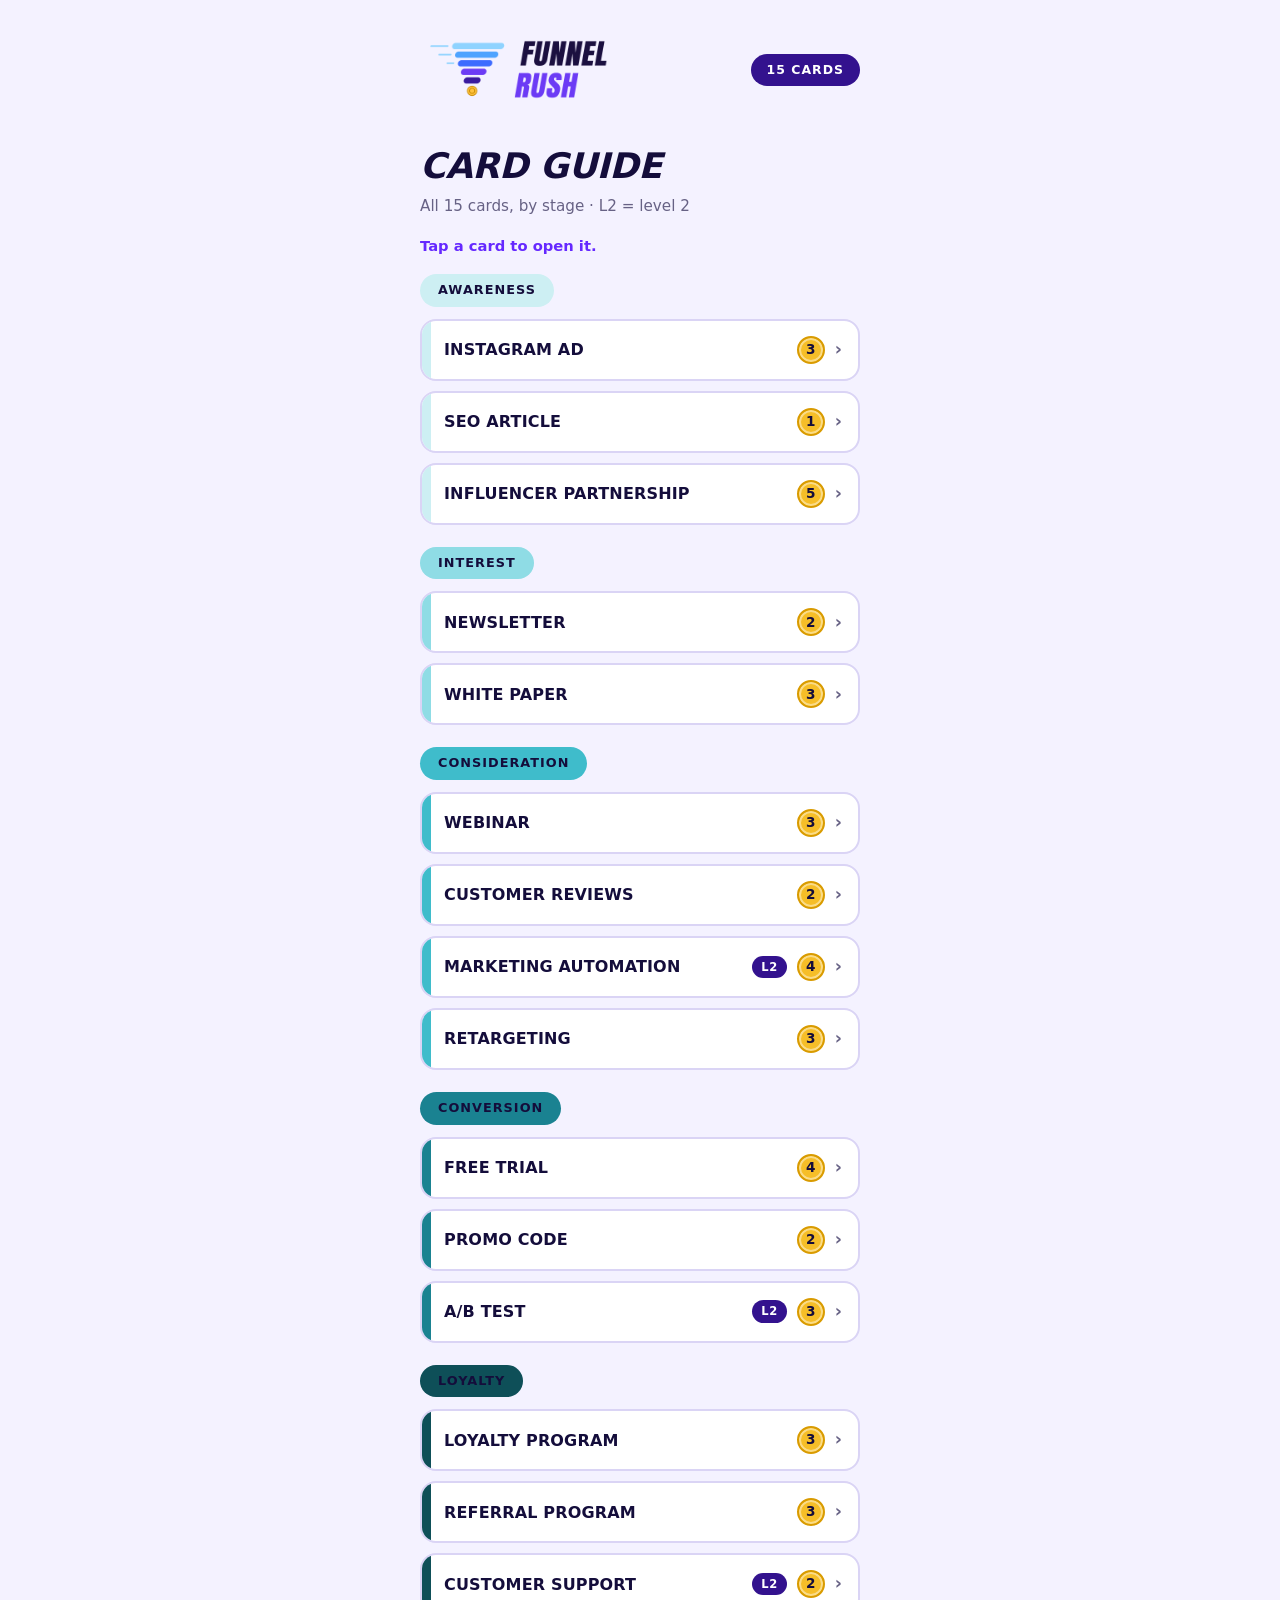
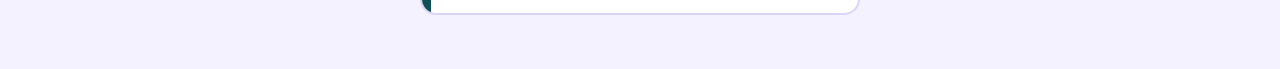
==== guide.html @ 5dcbf8d1 "v3" ====
<!doctype html>
<!-- Declare HTML5 document -->
<html lang="en">
<!-- Set document language to English -->
<head>
  <!-- UTF-8 encoding -->
  <meta charset="utf-8">
  <!-- Responsive mobile viewport -->
  <meta name="viewport" content="width=device-width, initial-scale=1, viewport-fit=cover">
  <!-- Theme color -->
  <meta name="theme-color" content="#f4f2ff">
  <!-- Page title -->
  <title>Funnel Rush — Card Guide</title>
  <!-- Shared stylesheet -->
  <link rel="stylesheet" href="./css/style.css">
  <!-- Card guide module script -->
  <script type="module" src="./js/guide.js"></script>
</head>
<body>
  <!-- Centered mobile-first container -->
  <main class="app-shell">
    <!-- Top header with logo only and card count badge -->
    <header class="top-bar">
      <a href="./index.html" class="brand-logo-only"><img src="./FunnelRush_Logo.png" alt="Funnel Rush"></a>
      <span class="level-badge is-level-2">15 cards</span>
    </header>

    <!-- List view -->
    <section id="guide-list-view">
      <h1 class="screen-title">Card guide</h1>
      <p class="screen-subtitle">All 15 cards, by stage · L2 = level 2</p>
      <p class="guide-tap-hint">Tap a card to open it.</p>
      <!-- Dynamic container for funnel floor groups and card rows -->
      <div id="guide-groups"></div>
    </section>

    <!-- Single card detail view -->
    <section id="guide-detail-view" class="hidden">
      <!-- Back link to return to full list -->
      <button id="btn-back-to-list" type="button" class="back-link-btn">&lsaquo; All cards</button>
      <!-- Dynamic container for selected card details -->
      <div id="guide-detail-content"></div>
      <!-- Button cycling to the next card in the deck -->
      <button id="btn-next-card" type="button" class="cta-btn is-outline">Next card</button>
    </section>
  </main>
</body>
</html>
---- css/style.css ----
/* Define reusable CSS custom properties (design tokens) for colors and border radii */
:root {
  --bg: #f4f2ff; /* Soft lavender main background */
  --surface: #ffffff; /* Pure white card background */
  --surface-soft: #ebe7fb; /* Light violet tint for secondary badges */
  --ink: #140d3b; /* Deep indigo-black for primary text and headings */
  --muted: #676285; /* Muted slate-violet for subtitles and helper text */
  --line: #dad4f5; /* Subtle border color for cards and inputs */
  --primary: #6528ff; /* Electric purple primary brand accent */
  --primary-hover: #5217eb; /* Darker purple on button hover */
  --level2-bg: #33128e; /* Deep violet surface for Level 2 indicators */
  --level2-tint: #9d7dff; /* Soft violet accent inside Level 2 elements */
  --gold: #f6be28; /* Gold coin and event header accent */
  --gold-soft: #fff6d6; /* Warm cream background for event cards */
  --gold-border: #d99b00; /* Gold border accent */
  --danger: #ff4e6a; /* Coral-pink accent for final round and delete modals */
  --radius-lg: 24px; /* Large rounded corners for main cards and modals */
  --radius-md: 18px; /* Medium rounded corners for list items and inputs */
  --radius-pill: 999px; /* Full pill radius for buttons and badges */
}

/* Apply border-box sizing to all elements so padding never inflates widths */
* {
  box-sizing: border-box;
}

/* Base document and body styling */
html, body {
  margin: 0; /* Remove default browser margins */
  padding: 0; /* Remove default browser padding */
  min-height: 100%; /* Ensure full vertical height */
  background: var(--bg); /* Apply lavender background */
  color: var(--ink); /* Apply primary text color */
  font-family: Inter, ui-sans-serif, system-ui, -apple-system, BlinkMacSystemFont, "Segoe UI", Roboto, sans-serif; /* Clean sans-serif stack */
  line-height: 1.45; /* Comfortable reading line spacing */
  -webkit-font-smoothing: antialiased; /* Crisp font rendering on WebKit browsers */
}

/* Inherit typography on buttons and inputs */
button, input {
  font: inherit; /* Match parent font family and size */
  color: inherit; /* Match parent text color */
}

/* Reset default button styles */
button {
  cursor: pointer; /* Show pointer cursor on interactive buttons */
  border: 0; /* Remove default border */
  background: none; /* Remove default background */
}

/* Utility class to hide elements reliably */
.hidden {
  display: none !important; /* Force hide even over other display rules */
}

/* Centered mobile-first container shell */
.app-shell {
  width: 100%; /* Full width on small screens */
  max-width: 480px; /* Constrain width like a mobile app screen */
  min-height: 100dvh; /* Fill dynamic viewport height */
  margin: 0 auto; /* Center horizontally */
  padding: 20px 20px 32px; /* Outer spacing */
  display: flex; /* Flex layout for vertical screen flow */
  flex-direction: column; /* Stack children vertically */
  position: relative; /* Positioning context for child elements */
}

/* Top navigation / status bar */
.top-bar {
  display: flex; /* Place logo and level badge side by side */
  align-items: center; /* Vertically center items */
  justify-content: space-between; /* Push items to opposite edges */
  gap: 12px; /* Minimum spacing between logo and badge */
  margin-bottom: 20px; /* Space below top bar */
}

/* Compact brand logo inside inner headers without duplicate text */
.brand-logo-only {
  display: inline-flex; /* Keep logo aligned cleanly on the left */
  align-items: center; /* Vertically center logo image */
  line-height: 1; /* Avoid extra line-height spacing */
}

/* Logo image size inside inner headers */
.brand-logo-only img {
  height: 100px; /* Default header logo height */
  width: auto; /* Keep natural aspect ratio */
  display: block; /* Prevent inline baseline gap */
}

/* Level pill badge in the header */
.level-badge {
  display: inline-flex; /* Inline flex pill */
  align-items: center; /* Vertically center label */
  justify-content: center; /* Horizontally center label */
  padding: 7px 16px; /* Inner pill padding */
  border-radius: var(--radius-pill); /* Pill shape */
  font-size: 0.78rem; /* Small uppercase label size */
  font-weight: 900; /* Heavy label weight */
  letter-spacing: 0.08em; /* Wide tracking for uppercase badge */
  text-transform: uppercase; /* Force uppercase text */
}

/* Styling for Level 1 badge */
.level-badge.is-level-1 {
  background: var(--surface); /* White background */
  color: var(--primary); /* Purple text */
  border: 2px solid var(--line); /* Soft lavender border */
}

/* Styling for Level 2 badge */
.level-badge.is-level-2 {
  background: var(--level2-bg); /* Deep violet background */
  color: #ffffff; /* White text */
}

/* Small uppercase label above major numbers or sections */
.eyebrow {
  margin: 0; /* Remove default margin */
  font-size: 0.78rem; /* Small uppercase size */
  font-weight: 900; /* Heavy weight */
  letter-spacing: 0.16em; /* Wide tracking */
  text-transform: uppercase; /* Uppercase styling */
  color: var(--primary); /* Default purple accent */
}

/* Red/coral eyebrow styling used on final round */
.eyebrow.is-final {
  color: var(--danger); /* Coral accent */
}

/* Reset top margins on headings and paragraphs */
h1, h2, h3, p {
  margin-top: 0; /* Prevent unexpected top spacing */
}

/* Home screen vertical layout */
.home-screen {
  flex: 1; /* Take available vertical height */
  display: flex; /* Flex column layout */
  flex-direction: column; /* Stack top content and bottom CTA */
  justify-content: space-between; /* Distribute top block and bottom action */
  text-align: center; /* Center-align home content */
  padding-top: 8px; /* Subtle top breathing room */
}

/* Main logo image on the home screen */
.hero-logo {
  max-width: 250px; /* Cap logo width */
  width: 100%; /* Responsive width */
  height: auto; /* Keep aspect ratio */
  margin: 4px auto 14px; /* Center horizontally and space below */
  display: block; /* Block element */
}

/* Main tagline on the home screen */
.hero-title {
  font-size: 1.3rem; /* Prominent tagline size */
  font-weight: 800; /* Bold weight */
  margin-bottom: 6px; /* Space before subtitle */
}

/* Subtitle explaining game format on home screen */
.hero-subtitle {
  color: var(--muted); /* Muted text */
  font-size: 0.9rem; /* Slightly smaller body text */
  margin-bottom: 24px; /* Space before level selector */
}

/* Label above the two level selector cards */
.level-picker-label {
  font-size: 0.78rem; /* Small uppercase label */
  font-weight: 900; /* Heavy weight */
  letter-spacing: 0.14em; /* Wide tracking */
  text-transform: uppercase; /* Uppercase text */
  color: var(--primary); /* Purple accent */
  margin-bottom: 12px; /* Space before cards */
}

/* Two-column grid for Level 1 and Level 2 cards */
.level-grid {
  display: grid; /* CSS grid */
  grid-template-columns: 1fr 1fr; /* Two equal columns */
  gap: 14px; /* Gap between cards */
  margin-bottom: 20px; /* Space below cards */
}

/* Individual level option card */
.level-card {
  position: relative; /* Positioning context */
  text-align: left; /* Left-align text inside card */
  border-radius: var(--radius-lg); /* Rounded card corners */
  padding: 18px 16px; /* Inner card padding */
  background: var(--surface); /* White background */
  border: 2px solid var(--line); /* Default border */
  transition: transform 0.15s ease, border-color 0.15s ease, box-shadow 0.15s ease; /* Smooth state transitions */
}

/* Press feedback on level card */
.level-card:active {
  transform: scale(0.98); /* Subtle press shrink */
}

/* Active selected state for Level 1 card */
.level-card.is-selected {
  border-color: var(--primary); /* Highlight border in purple */
  box-shadow: 0 10px 24px rgba(101, 40, 255, 0.14); /* Soft purple elevation */
}

/* Active selected state for Level 2 card */
.level-card.level-2-card.is-selected {
  background: var(--level2-bg); /* Deep violet fill */
  border-color: var(--level2-bg); /* Matching border */
  color: #ffffff; /* White text */
  box-shadow: 0 12px 28px rgba(51, 18, 142, 0.28); /* Deeper shadow */
}

/* Top row inside level card (big number + radio circle) */
.level-card-top {
  display: flex; /* Horizontal flex row */
  justify-content: space-between; /* Number left, radio right */
  align-items: flex-start; /* Align to top */
  margin-bottom: 18px; /* Space before title */
}

/* Giant italic number inside level card */
.level-num {
  font-size: 3rem; /* Large display number */
  font-weight: 900; /* Extra bold */
  font-style: italic; /* Italic slant */
  line-height: 0.9; /* Tight vertical height */
  color: #93c5fd; /* Light blue for Level 1 */
}

/* Soft purple number for Level 2 card */
.level-card.level-2-card .level-num {
  color: var(--level2-tint); /* Light violet tint */
}

/* Outer circle of the custom radio indicator */
.radio-dot {
  width: 24px; /* Circle width */
  height: 24px; /* Circle height */
  border-radius: 50%; /* Full circle */
  border: 2px solid #c9c2e8; /* Unselected ring color */
  display: grid; /* Center inner dot */
  place-items: center; /* Center both axes */
  background: #ffffff; /* White fill */
}

/* Selected radio ring on Level 1 */
.level-card.is-selected .radio-dot {
  border-color: var(--primary); /* Purple ring */
}

/* Selected radio ring on Level 2 */
.level-card.level-2-card.is-selected .radio-dot {
  border-color: #ffffff; /* White ring */
}

/* Inner dot when Level 1 card is selected */
.level-card.is-selected .radio-dot::after {
  content: ""; /* Required for pseudo-element */
  width: 12px; /* Inner dot diameter */
  height: 12px; /* Inner dot diameter */
  border-radius: 50%; /* Circular dot */
  background: var(--primary); /* Purple inner dot */
}

/* Inner dot when Level 2 card is selected */
.level-card.level-2-card.is-selected .radio-dot::after {
  background: var(--level2-bg); /* Deep violet inner dot on white ring */
}

/* Level card heading */
.level-card-title {
  font-size: 1.05rem; /* Card title size */
  font-weight: 900; /* Heavy weight */
  text-transform: uppercase; /* Uppercase */
  margin-bottom: 4px; /* Small gap below title */
}

/* Level card short description */
.level-card-desc {
  font-size: 0.84rem; /* Small description */
  color: var(--muted); /* Muted text */
  margin: 0; /* No bottom margin */
}

/* Light text for description inside selected Level 2 card */
.level-card.level-2-card.is-selected .level-card-desc {
  color: rgba(255, 255, 255, 0.82); /* Translucent white */
}

/* Primary full-width pill CTA button */
.cta-btn {
  width: 100%; /* Full width */
  padding: 18px 22px; /* Generous touch target */
  border-radius: var(--radius-pill); /* Pill shape */
  font-size: 1rem; /* Button text size */
  font-weight: 900; /* Heavy weight */
  letter-spacing: 0.06em; /* Uppercase tracking */
  text-transform: uppercase; /* Uppercase label */
  background: var(--primary); /* Purple background */
  color: #ffffff; /* White text */
  box-shadow: 0 10px 24px rgba(101, 40, 255, 0.25); /* Soft elevation */
  transition: transform 0.14s ease, background 0.14s ease; /* Smooth feedback */
}

/* Hover state for primary CTA */
.cta-btn:hover {
  background: var(--primary-hover); /* Darker purple */
}

/* Active press state for CTA */
.cta-btn:active {
  transform: scale(0.985); /* Slight press down */
}

/* Gold CTA variant used for final score calculation */
.cta-btn.is-gold {
  background: var(--gold); /* Gold fill */
  color: var(--ink); /* Dark text for contrast */
  box-shadow: 0 10px 24px rgba(246, 190, 40, 0.3); /* Gold shadow */
}

/* Outlined secondary CTA variant */
.cta-btn.is-outline {
  background: #ffffff; /* White fill */
  color: var(--primary); /* Purple text */
  border: 2px solid var(--primary); /* Purple border */
  box-shadow: none; /* Flat outline style */
}

/* Pill button matching bouton cards.png (double card icon + purple CARDS label) */
.cards-pill-btn {
  width: 100%; /* Full width inside mobile container */
  margin-top: 14px; /* Space below preceding block or CTA */
  padding: 12px 20px; /* Pill height matching visual mockup */
  border-radius: var(--radius-pill); /* Full capsule border radius */
  background: var(--surface); /* Crisp white interior fill */
  border: 3px solid #dcd6f7; /* Soft lavender pill border */
  color: var(--primary); /* Electric purple label color */
  font-size: 1.05rem; /* Bold pill label size */
  font-weight: 900; /* Heavy display weight */
  font-style: italic; /* Dynamic italic styling */
  letter-spacing: 0.04em; /* Slight letter spacing */
  text-transform: uppercase; /* Force uppercase CARDS */
  display: inline-flex; /* Align icon and label horizontally */
  align-items: center; /* Vertically center icon and text */
  justify-content: center; /* Center content inside pill */
  gap: 12px; /* Space between card stack icon and CARDS text */
  box-shadow: 0 6px 16px rgba(20, 13, 59, 0.05); /* Subtle elevation */
  transition: transform 0.14s ease, border-color 0.14s ease; /* Smooth feedback */
}

/* Hover feedback on CARDS pill button */
.cards-pill-btn:hover {
  border-color: var(--primary); /* Highlight border in purple on hover */
}

/* Active press feedback on CARDS pill button */
.cards-pill-btn:active {
  transform: scale(0.985); /* Subtle press shrink */
}

/* Double overlapping cards icon inside CARDS pill button */
.cards-icon {
  position: relative; /* Anchor overlapping back and front cards */
  width: 28px; /* Icon bounding width */
  height: 24px; /* Icon bounding height */
  flex-shrink: 0; /* Prevent icon distortion */
}

/* Back blue card of the overlapping pair */
.cards-icon::before {
  content: ""; /* Required for pseudo-element */
  position: absolute; /* Position slightly left and down */
  left: 0; /* Left offset */
  top: 4px; /* Top offset */
  width: 16px; /* Card width */
  height: 18px; /* Card height */
  border-radius: 5px; /* Rounded card corners */
  background: #55a8ff; /* Sky/royal blue card fill */
  border: 2.5px solid var(--ink); /* Dark ink outline */
}

/* Front white card of the overlapping pair */
.cards-icon::after {
  content: ""; /* Required for pseudo-element */
  position: absolute; /* Position overlapping to the right and top */
  right: 0; /* Right offset */
  top: 0; /* Top offset */
  width: 17px; /* Card width */
  height: 19px; /* Card height */
  border-radius: 5px; /* Rounded card corners */
  background: #ffffff; /* White card face */
  border: 2.5px solid var(--ink); /* Dark ink outline */
  box-shadow: inset 0 5px 0 -1px #ffffff, inset 0 8px 0 -1px var(--primary); /* Small purple bar inside front card */
}

/* Subtle helper caption below actions */
.helper-note {
  margin-top: 12px; /* Top spacing */
  font-size: 0.8rem; /* Small caption size */
  color: var(--muted); /* Muted text */
  text-align: center; /* Centered text */
}

/* Large italic screen title used on inner screens */
.screen-title {
  font-size: 2.2rem; /* Bold display size */
  font-weight: 900; /* Extra bold */
  font-style: italic; /* Italic emphasis */
  text-transform: uppercase; /* Uppercase */
  letter-spacing: -0.01em; /* Tight display kerning */
  margin-bottom: 4px; /* Space below heading */
}

/* Subtitle below screen title */
.screen-subtitle {
  color: var(--muted); /* Muted text */
  font-size: 0.95rem; /* Body size */
  margin-bottom: 18px; /* Space below subtitle */
}

/* 3-button switcher for choosing 2, 3, or 4 players */
.count-switcher {
  display: grid; /* Grid layout */
  grid-template-columns: repeat(3, 1fr); /* 3 equal columns */
  gap: 10px; /* Gap between count buttons */
  margin-bottom: 18px; /* Space below switcher */
}

/* Individual player count button */
.count-btn {
  padding: 14px 10px; /* Button padding */
  border-radius: 16px; /* Rounded corners */
  background: var(--surface); /* White background */
  border: 2px solid var(--line); /* Default border */
  font-size: 1.35rem; /* Large number */
  font-weight: 900; /* Heavy weight */
  font-style: italic; /* Italic number */
  color: var(--ink); /* Dark text */
}

/* Selected player count button */
.count-btn.is-active {
  background: var(--primary); /* Purple fill */
  border-color: var(--primary); /* Matching border */
  color: #ffffff; /* White text */
}

/* Stack of player name inputs */
.player-inputs {
  display: flex; /* Vertical stack */
  flex-direction: column; /* Column direction */
  gap: 12px; /* Space between rows */
  margin-bottom: 24px; /* Space before start button */
}

/* Row containing player color swatch and name input */
.player-name-row {
  display: flex; /* Horizontal row */
  align-items: center; /* Vertically center swatch and input */
  gap: 12px; /* Gap between swatch and field */
}

/* Colored token circle representing each player */
.token-swatch {
  width: 26px; /* Circle diameter */
  height: 26px; /* Circle diameter */
  border-radius: 50%; /* Full circle */
  flex-shrink: 0; /* Prevent squishing */
  border: 4px solid var(--ink); /* Dark ring around token color */
}

/* Text input for player name */
.name-input {
  flex: 1; /* Fill remaining row width */
  padding: 14px 16px; /* Comfortable input padding */
  border-radius: 16px; /* Rounded input box */
  background: var(--surface); /* White background */
  border: 2px solid var(--line); /* Default border */
  font-size: 1rem; /* Input text size */
  font-weight: 700; /* Bold name text */
  outline: none; /* Custom focus border used instead */
}

/* Focus state on player name input */
.name-input:focus {
  border-color: var(--primary); /* Highlight border on focus */
}

/* Centered round header block */
.round-hero {
  text-align: center; /* Center round indicator */
  margin-bottom: 18px; /* Space before event card */
}

/* Giant round fraction display (e.g. 1/6, 3/6, 6/6) */
.round-counter {
  font-size: 4.2rem; /* Very large counter */
  font-weight: 900; /* Extra bold */
  font-style: italic; /* Italic styling */
  line-height: 0.95; /* Tight line height */
  margin: 6px 0 14px; /* Vertical spacing */
}

/* 6-segment progress indicator row */
.round-bars {
  display: grid; /* Grid of 6 segments */
  grid-template-columns: repeat(6, 1fr); /* 6 equal bars */
  gap: 8px; /* Gap between segments */
}

/* Single round progress bar segment */
.round-bar {
  height: 7px; /* Thin bar height */
  border-radius: var(--radius-pill); /* Pill ends */
  background: #dcd6f7; /* Inactive segment color */
}

/* Completed/active round segment */
.round-bar.is-done {
  background: var(--primary); /* Purple active bar */
}

/* Final round (6/6) progress bar color */
.round-bar.is-final {
  background: var(--danger); /* Coral bar on last round */
}

/* Dashed placeholder box before drawing the round's event */
.event-placeholder {
  border: 2.5px dashed #9d87f5; /* Dashed purple border */
  border-radius: var(--radius-lg); /* Rounded box */
  background: rgba(255, 255, 255, 0.72); /* Translucent white card */
  padding: 36px 22px; /* Generous inner spacing */
  text-align: center; /* Centered text */
  margin-bottom: 22px; /* Space before action button */
}

/* Question mark badge inside placeholder */
.q-badge {
  width: 56px; /* Badge diameter */
  height: 56px; /* Badge diameter */
  border-radius: 50%; /* Circular badge */
  background: var(--surface-soft); /* Soft purple circle */
  color: var(--primary); /* Purple question mark */
  font-size: 1.6rem; /* Large question mark */
  font-weight: 900; /* Bold weight */
  display: grid; /* Center character */
  place-items: center; /* Center horizontally and vertically */
  margin: 0 auto 14px; /* Center horizontally and space below */
}

/* Drawn event card container */
.event-card-box {
  border-radius: var(--radius-lg); /* Rounded card */
  overflow: hidden; /* Clip header corners cleanly */
  background: var(--gold-soft); /* Soft yellow card body */
  border: 2px solid var(--gold-border); /* Gold border */
  margin-bottom: 22px; /* Space before button */
  box-shadow: 0 10px 24px rgba(217, 155, 0, 0.12); /* Subtle warm shadow */
}

/* Yellow banner header at top of event card */
.event-card-head {
  background: var(--gold); /* Solid gold banner */
  padding: 12px 18px; /* Header padding */
  display: flex; /* Label left, exclamation circle right */
  align-items: center; /* Vertically center */
  justify-content: space-between; /* Spread items */
  font-size: 0.78rem; /* Small banner text */
  font-weight: 900; /* Heavy weight */
  letter-spacing: 0.12em; /* Uppercase tracking */
  text-transform: uppercase; /* Uppercase */
}

/* Dark circular exclamation badge inside event header */
.event-excl {
  width: 24px; /* Circle diameter */
  height: 24px; /* Circle diameter */
  border-radius: 50%; /* Full circle */
  background: var(--ink); /* Dark fill */
  color: #ffffff; /* White exclamation mark */
  display: grid; /* Center symbol */
  place-items: center; /* Center both axes */
  font-size: 0.85rem; /* Symbol size */
}

/* Body area of the event card */
.event-card-body {
  padding: 20px 18px; /* Card body padding */
}

/* Event name heading */
.event-title {
  font-size: 1.55rem; /* Bold event title */
  font-weight: 900; /* Heavy weight */
  font-style: italic; /* Italic emphasis */
  text-transform: uppercase; /* Uppercase */
  margin-bottom: 10px; /* Space before effect */
}

/* Event effect description */
.event-effect {
  font-size: 1rem; /* Readable effect text */
  font-weight: 700; /* Semi-bold/bold */
  margin-bottom: 18px; /* Space before footer note */
}

/* Footer reminder inside event card */
.event-footer-tip {
  border-top: 1px solid rgba(20, 13, 59, 0.14); /* Subtle divider line */
  padding-top: 12px; /* Space above note */
  font-size: 0.84rem; /* Small note size */
  color: var(--muted); /* Muted text */
  margin: 0; /* No bottom margin */
}

/* Player score entry card on Final Scores screen */
.score-card {
  background: var(--surface); /* White card */
  border: 2px solid var(--line); /* Default border */
  border-radius: var(--radius-lg); /* Rounded card */
  padding: 16px; /* Inner padding */
  margin-bottom: 14px; /* Gap between player score cards */
}

/* Highlight card border when validation fails */
.score-card.has-error {
  border-color: var(--danger); /* Coral error border */
}

/* Header row inside score card (player name + optional Mission +5 toggle) */
.score-card-head {
  display: flex; /* Horizontal row */
  align-items: center; /* Vertically center */
  justify-content: space-between; /* Name left, mission toggle right */
  gap: 10px; /* Gap between elements */
  margin-bottom: 12px; /* Space before 2x2 inputs */
}

/* Player name and color dot inside score card */
.player-ident {
  display: flex; /* Horizontal flex */
  align-items: center; /* Center vertically */
  gap: 10px; /* Gap between swatch and name */
  font-size: 1.15rem; /* Player name size */
  font-weight: 900; /* Heavy weight */
  text-transform: uppercase; /* Uppercase name */
}

/* Mission +5 checkbox pill toggle (Level 2 only) */
.mission-toggle {
  display: inline-flex; /* Inline pill */
  align-items: center; /* Center checkbox and text */
  gap: 8px; /* Space between checkbox and label */
  padding: 8px 12px; /* Pill padding */
  border-radius: 12px; /* Rounded pill */
  border: 2px solid var(--line); /* Border */
  background: var(--bg); /* Soft background */
  font-size: 0.76rem; /* Compact label */
  font-weight: 900; /* Heavy weight */
  text-transform: uppercase; /* Uppercase */
  cursor: pointer; /* Pointer cursor */
}

/* Native checkbox inside mission toggle */
.mission-toggle input {
  accent-color: var(--primary); /* Purple checkbox accent */
  width: 16px; /* Checkbox width */
  height: 16px; /* Checkbox height */
}

/* Checked visual state for Mission +5 pill */
.mission-toggle.is-checked {
  background: var(--level2-bg); /* Deep violet fill */
  border-color: var(--level2-bg); /* Matching border */
  color: #ffffff; /* White text */
}

/* 2x2 grid for the 4 numeric inputs per player */
.metrics-grid {
  display: grid; /* Grid layout */
  grid-template-columns: 1fr 1fr; /* Two columns */
  gap: 10px; /* Gap between metric boxes */
}

/* Individual metric input tile */
.metric-box {
  position: relative; /* Context for left accent bar */
  background: #f6f4ff; /* Soft input tile fill */
  border: 2px solid transparent; /* Reserve border space */
  border-radius: 14px; /* Rounded tile */
  padding: 10px 12px 10px 16px; /* Extra left padding for accent bar */
}

/* Left vertical color stripe on metric tile */
.metric-box::before {
  content: ""; /* Required for pseudo-element */
  position: absolute; /* Position on left edge */
  left: 6px; /* Inset from left */
  top: 10px; /* Top inset */
  bottom: 10px; /* Bottom inset */
  width: 4px; /* Thin vertical bar */
  border-radius: 99px; /* Rounded bar ends */
  background: var(--primary); /* Default purple bar */
}

/* Gold accent bar for remaining coins */
.metric-box.is-gold::before {
  background: var(--gold); /* Gold bar */
}

/* Dark accent bar for market tokens */
.metric-box.is-dark::before {
  background: var(--ink); /* Dark bar */
}

/* Focus state when typing inside a metric tile */
.metric-box:focus-within {
  border-color: var(--primary); /* Purple border */
  background: #ffffff; /* Bright white surface */
}

/* Metric tile label */
.metric-box label {
  display: block; /* Block label above number */
  font-size: 0.68rem; /* Small uppercase label */
  font-weight: 800; /* Bold label */
  letter-spacing: 0.08em; /* Tracking */
  text-transform: uppercase; /* Uppercase */
  color: var(--muted); /* Muted color */
  margin-bottom: 2px; /* Small gap before input */
}

/* Numeric input inside metric tile */
.metric-box input {
  width: 100%; /* Full tile width */
  border: 0; /* Borderless inside tile */
  background: transparent; /* Transparent fill */
  font-size: 1.35rem; /* Large numeric display */
  font-weight: 900; /* Heavy numbers */
  outline: none; /* Clean focus */
  padding: 0; /* No extra padding */
}

/* Validation error message text */
.error-text {
  color: var(--danger); /* Coral error color */
  font-size: 0.82rem; /* Small readable error */
  font-weight: 700; /* Bold error text */
  margin-top: 8px; /* Space above message */
}

/* Highlighted winner card on Results screen */
.winner-card {
  background: var(--primary); /* Purple winner card */
  color: #ffffff; /* White text */
  border-radius: var(--radius-lg); /* Rounded card */
  padding: 20px; /* Inner padding */
  display: flex; /* Left info + right coin badge */
  align-items: center; /* Vertically center */
  justify-content: space-between; /* Spread info and score coin */
  gap: 14px; /* Gap between left and right */
  margin-bottom: 14px; /* Space before runners-up */
  box-shadow: 0 14px 30px rgba(101, 40, 255, 0.25); /* Elevation shadow */
}

/* Small "WINNER" label inside winner card */
.winner-eyebrow {
  font-size: 0.72rem; /* Small label */
  font-weight: 900; /* Heavy weight */
  letter-spacing: 0.16em; /* Wide tracking */
  text-transform: uppercase; /* Uppercase */
  opacity: 0.85; /* Subtle contrast */
  margin-bottom: 6px; /* Space below label */
}

/* Winner name row */
.winner-name-row {
  display: flex; /* Color dot + name */
  align-items: center; /* Vertically center */
  gap: 10px; /* Space between dot and name */
  font-size: 1.8rem; /* Large winner name */
  font-weight: 900; /* Extra bold */
  font-style: italic; /* Italic display */
  text-transform: uppercase; /* Uppercase */
  line-height: 1.05; /* Tight line height */
}

/* White-bordered color dot next to winner name */
.winner-dot {
  width: 22px; /* Dot diameter */
  height: 22px; /* Dot diameter */
  border-radius: 50%; /* Full circle */
  border: 3px solid #ffffff; /* White outline */
  flex-shrink: 0; /* Prevent shrinking */
}

/* Conversion rate and bonus summary inside winner card */
.winner-meta {
  font-size: 0.88rem; /* Meta text size */
  margin-top: 8px; /* Space above meta */
  opacity: 0.92; /* Slightly softer white */
}

/* Gold coin medallion displaying total points */
.score-coin {
  width: 88px; /* Coin width */
  height: 88px; /* Coin height */
  border-radius: 50%; /* Circular coin */
  background: var(--gold); /* Gold background */
  color: var(--ink); /* Dark points text */
  border: 4px solid #e0a300; /* Outer gold rim */
  display: flex; /* Stack points and "POINTS" label */
  flex-direction: column; /* Vertical stack */
  align-items: center; /* Center horizontally */
  justify-content: center; /* Center vertically */
  flex-shrink: 0; /* Keep circular shape */
  box-shadow: inset 0 0 0 3px rgba(255, 255, 255, 0.45); /* Inner coin shine */
}

/* Total score number inside coin */
.score-coin strong {
  font-size: 1.85rem; /* Prominent score */
  font-weight: 900; /* Extra bold */
  line-height: 1; /* Tight height */
}

/* "POINTS" caption inside coin */
.score-coin span {
  font-size: 0.65rem; /* Small label */
  font-weight: 900; /* Heavy weight */
  letter-spacing: 0.1em; /* Tracking */
}

/* Secondary ranking row for positions 2, 3, and 4 */
.runner-up-card {
  background: var(--surface); /* White card */
  border: 2px solid var(--line); /* Soft border */
  border-radius: 18px; /* Rounded card */
  padding: 14px 16px; /* Inner padding */
  display: flex; /* Left rank + info, right points */
  align-items: center; /* Vertically center */
  justify-content: space-between; /* Spread left and right */
  gap: 12px; /* Gap */
  margin-bottom: 10px; /* Space between rows */
}

/* Circular position badge (2, 3, 4) */
.rank-badge {
  width: 30px; /* Badge width */
  height: 30px; /* Badge height */
  border-radius: 50%; /* Circle */
  color: #ffffff; /* White rank digit */
  font-weight: 900; /* Bold digit */
  display: grid; /* Center digit */
  place-items: center; /* Center both axes */
  flex-shrink: 0; /* Keep circle */
}

/* Runner-up player name */
.runner-title {
  font-weight: 900; /* Bold name */
  text-transform: uppercase; /* Uppercase */
  font-size: 1rem; /* Name size */
}

/* Runner-up breakdown subtitle */
.runner-sub {
  font-size: 0.8rem; /* Small breakdown text */
  color: var(--muted); /* Muted text */
}

/* Runner-up total points label */
.runner-pts {
  font-size: 1.2rem; /* Points size */
  font-weight: 900; /* Heavy weight */
  font-style: italic; /* Italic styling */
  color: var(--primary); /* Purple score */
  white-space: nowrap; /* Prevent line wrap */
}

/* Footer note explaining the +3 best conversion rate bonus */
.bonus-legend {
  display: flex; /* Coin + text */
  align-items: center; /* Center vertically */
  gap: 10px; /* Gap between coin and text */
  font-size: 0.85rem; /* Small text */
  color: var(--muted); /* Muted color */
  margin: 14px 0 22px; /* Vertical spacing */
}

/* Small gold coin icon next to bonus note */
.mini-coin {
  width: 24px; /* Diameter */
  height: 24px; /* Diameter */
  border-radius: 50%; /* Circle */
  background: var(--gold); /* Gold fill */
  border: 2px solid var(--gold-border); /* Gold rim */
  flex-shrink: 0; /* Keep circular */
}

/* Full-screen translucent overlay for confirmation dialogs */
.modal-backdrop {
  position: fixed; /* Cover viewport */
  inset: 0; /* Top/right/bottom/left 0 */
  background: rgba(20, 13, 59, 0.58); /* Dimmed indigo backdrop */
  display: grid; /* Center modal card */
  place-items: center; /* Center both axes */
  padding: 20px; /* Screen edge padding */
  z-index: 40; /* Above regular content */
}

/* Centered dialog box inside modal backdrop */
.modal-card {
  width: 100%; /* Full width up to max-width */
  max-width: 380px; /* Dialog width */
  background: var(--surface); /* White modal surface */
  border-radius: var(--radius-lg); /* Rounded dialog */
  padding: 26px 22px 22px; /* Inner spacing */
  text-align: center; /* Centered dialog text */
  box-shadow: 0 20px 44px rgba(20, 13, 59, 0.25); /* Modal elevation */
}

/* Circular icon at top of modal */
.modal-icon {
  width: 56px; /* Circle width */
  height: 56px; /* Circle height */
  border-radius: 50%; /* Full circle */
  margin: 0 auto 14px; /* Center and space below */
  display: grid; /* Center glyph */
  place-items: center; /* Center both axes */
  font-size: 1.5rem; /* Icon size */
  font-weight: 900; /* Bold glyph */
  color: #ffffff; /* White icon */
}

/* Purple icon variant for round confirmation */
.modal-icon.is-purple {
  background: var(--primary); /* Purple fill */
}

/* Coral icon variant for delete/reset confirmation */
.modal-icon.is-danger {
  background: var(--danger); /* Coral fill */
}

/* Modal title heading */
.modal-title {
  font-size: 1.45rem; /* Bold modal title */
  font-weight: 900; /* Heavy weight */
  font-style: italic; /* Italic emphasis */
  text-transform: uppercase; /* Uppercase */
  margin-bottom: 8px; /* Space before description */
}

/* Modal description paragraph */
.modal-desc {
  color: var(--muted); /* Muted text */
  font-size: 0.92rem; /* Body size */
  margin-bottom: 20px; /* Space before buttons */
}

/* Two-button action row inside modal */
.modal-actions {
  display: grid; /* Two equal buttons */
  grid-template-columns: 1fr 1fr; /* Two columns */
  gap: 12px; /* Gap between Cancel and Confirm */
}

/* Base modal action button */
.modal-btn {
  padding: 14px 12px; /* Button padding */
  border-radius: var(--radius-pill); /* Pill shape */
  font-size: 0.85rem; /* Compact button label */
  font-weight: 900; /* Heavy weight */
  text-transform: uppercase; /* Uppercase */
  letter-spacing: 0.05em; /* Tracking */
}

/* Cancel button styling */
.modal-btn.cancel {
  background: #ffffff; /* White fill */
  border: 2px solid var(--ink); /* Dark outline */
  color: var(--ink); /* Dark text */
}

/* Purple confirm button for advancing round */
.modal-btn.confirm-purple {
  background: var(--primary); /* Purple fill */
  color: #ffffff; /* White text */
}

/* Coral confirm button for erasing game */
.modal-btn.confirm-danger {
  background: var(--danger); /* Coral fill */
  color: #ffffff; /* White text */
}

/* Guide intro prompt text */
.guide-tap-hint {
  color: var(--primary); /* Purple hint text matching mockup */
  font-size: 0.92rem; /* Readable size */
  font-weight: 600; /* Medium-bold */
  margin-bottom: 18px; /* Space before first floor group */
}

/* Section wrapper for each funnel stage in the guide list */
.floor-group {
  margin-bottom: 22px; /* Space between funnel stages */
}

/* Colored pill header for each funnel stage */
.floor-header-pill {
  display: inline-block; /* Pill sizing to text */
  padding: 7px 18px; /* Pill padding */
  border-radius: var(--radius-pill); /* Pill shape */
  font-size: 0.8rem; /* Uppercase badge size */
  font-weight: 900; /* Heavy weight */
  letter-spacing: 0.08em; /* Tracking */
  text-transform: uppercase; /* Uppercase */
  margin-bottom: 12px; /* Space before cards list */
}

/* Stack of compact card rows inside a floor */
.floor-cards-stack {
  display: flex; /* Vertical stack */
  flex-direction: column; /* Column layout */
  gap: 10px; /* Gap between card list rows */
}

/* Clickable card row in the Card Guide list */
.card-row-btn {
  position: relative; /* Positioning context for left colored bar */
  width: 100%; /* Full width */
  display: flex; /* Title left, optional L2 pill + coin + chevron right */
  align-items: center; /* Vertically center */
  justify-content: space-between; /* Spread left and right groups */
  gap: 10px; /* Gap between groups */
  background: var(--surface); /* White row card */
  border: 2px solid var(--line); /* Soft border */
  border-radius: 16px; /* Rounded row */
  padding: 15px 16px 15px 22px; /* Extra left padding for colored bar */
  text-align: left; /* Left-align card name */
  overflow: hidden; /* Clip left colored bar cleanly */
  transition: transform 0.12s ease, border-color 0.12s ease; /* Smooth feedback */
}

/* Left colored strip on each card row matching the funnel stage */
.card-row-btn::before {
  content: ""; /* Required for pseudo-element */
  position: absolute; /* Pin to left side */
  left: 0; /* Flush left */
  top: 0; /* Flush top */
  bottom: 0; /* Flush bottom */
  width: 9px; /* Stripe width */
  background: var(--row-floor-color, var(--primary)); /* Stage color passed via inline CSS var */
}

/* Hover feedback on guide list row */
.card-row-btn:hover {
  border-color: var(--primary); /* Purple border on hover */
}

/* Press state on guide list row */
.card-row-btn:active {
  transform: scale(0.99); /* Subtle press */
}

/* Card name inside list row */
.card-row-title {
  font-size: 1rem; /* Card title size */
  font-weight: 900; /* Heavy weight */
  text-transform: uppercase; /* Uppercase matching mockup */
  letter-spacing: 0.01em; /* Slight tracking */
}

/* Right cluster inside card row (L2 badge, gold cost circle, chevron) */
.card-row-meta {
  display: inline-flex; /* Horizontal cluster */
  align-items: center; /* Vertically center */
  gap: 10px; /* Spacing between elements */
  flex-shrink: 0; /* Prevent squishing */
}

/* Small "L2" pill inside guide list row */
.l2-mini-pill {
  background: var(--level2-bg); /* Deep violet fill */
  color: #ffffff; /* White text */
  font-size: 0.72rem; /* Compact pill font */
  font-weight: 900; /* Heavy weight */
  padding: 3px 9px; /* Pill padding */
  border-radius: var(--radius-pill); /* Pill shape */
  letter-spacing: 0.05em; /* Tracking */
}

/* Gold coin circle showing card cost in the list row */
.coin-cost-circle {
  width: 28px; /* Coin diameter */
  height: 28px; /* Coin diameter */
  border-radius: 50%; /* Circle */
  background: var(--gold); /* Gold fill */
  border: 2px solid var(--gold-border); /* Gold rim */
  color: var(--ink); /* Dark cost digit */
  font-size: 0.85rem; /* Cost number size */
  font-weight: 900; /* Bold number */
  display: grid; /* Center digit */
  place-items: center; /* Center both axes */
  box-shadow: inset 0 0 0 2px rgba(255, 255, 255, 0.45); /* Inner shine */
}

/* Right chevron arrow in card row */
.row-chevron {
  color: var(--muted); /* Muted arrow */
  font-size: 1.1rem; /* Arrow size */
  font-weight: 800; /* Bold arrow */
  line-height: 1; /* Compact line height */
}

/* Back link ("< All cards") at top of single card detail view */
.back-link-btn {
  display: inline-flex; /* Arrow + label */
  align-items: center; /* Vertically center */
  gap: 6px; /* Small space */
  color: var(--primary); /* Purple text */
  font-size: 0.92rem; /* Readable link size */
  font-weight: 700; /* Semi-bold/bold */
  margin-bottom: 14px; /* Space below link */
  padding: 4px 0; /* Touch area */
}

/* Detail card container */
.detail-card {
  position: relative; /* Positioning context for top colored strip */
  background: var(--surface); /* White card */
  border: 2px solid var(--line); /* Soft border */
  border-radius: var(--radius-lg); /* Rounded card */
  padding: 22px 20px 24px; /* Generous inner padding */
  margin-top: 10px; /* Space below stage pill */
  margin-bottom: 22px; /* Space before Next Card button */
  overflow: hidden; /* Clip top colored strip cleanly */
  box-shadow: 0 12px 28px rgba(20, 13, 59, 0.06); /* Soft elevation */
}

/* Top colored band along top edge of detail card */
.detail-card::before {
  content: ""; /* Required for pseudo-element */
  position: absolute; /* Pin to top */
  left: 0; /* Left edge */
  right: 0; /* Right edge */
  top: 0; /* Top edge */
  height: 12px; /* Band height */
  background: var(--detail-floor-color, var(--primary)); /* Stage color */
}

/* Top header inside detail card (title + large gold coin) */
.detail-card-head {
  display: flex; /* Title left, large coin right */
  align-items: flex-start; /* Align top */
  justify-content: space-between; /* Spread title and coin */
  gap: 14px; /* Gap */
  margin-top: 6px; /* Below top band */
  margin-bottom: 18px; /* Space before first section */
}

/* Large uppercase italic card title in detail view */
.detail-card-title {
  font-size: 1.85rem; /* Prominent card name */
  font-weight: 900; /* Extra bold */
  font-style: italic; /* Italic display */
  text-transform: uppercase; /* Uppercase */
  line-height: 1.05; /* Tight line height */
  margin: 0; /* Remove default margin */
}

/* Large gold coin displaying card cost on detail card */
.detail-coin {
  width: 58px; /* Large coin width */
  height: 58px; /* Large coin height */
  border-radius: 50%; /* Circle */
  background: var(--gold); /* Gold fill */
  border: 3px solid var(--gold-border); /* Gold rim */
  color: var(--ink); /* Dark cost text */
  font-size: 1.5rem; /* Large cost digit */
  font-weight: 900; /* Extra bold */
  display: grid; /* Center digit */
  place-items: center; /* Center both axes */
  flex-shrink: 0; /* Keep circular */
  box-shadow: inset 0 0 0 3px rgba(255, 255, 255, 0.45); /* Inner coin detail */
}

/* Section block inside detail card (EFFECT, WHAT IS IT?, EXAMPLE) */
.detail-section {
  padding-top: 14px; /* Space above text */
  margin-top: 14px; /* Space below divider */
  border-top: 1px solid var(--line); /* Divider line between sections */
}

/* First section doesn't need top divider */
.detail-section:first-of-type {
  border-top: 0; /* No top border */
  padding-top: 0; /* No top padding */
  margin-top: 0; /* No top margin */
}

/* Uppercase purple section heading inside detail card */
.detail-label {
  font-size: 0.75rem; /* Small label */
  font-weight: 900; /* Heavy weight */
  letter-spacing: 0.14em; /* Wide tracking */
  text-transform: uppercase; /* Uppercase */
  color: var(--primary); /* Purple label */
  margin-bottom: 6px; /* Small gap before body text */
}

/* Effect text inside detail card */
.detail-effect {
  font-size: 1.05rem; /* Clear effect text */
  font-weight: 800; /* Bold weight */
  margin: 0; /* Clean margin */
}

/* Definition text inside detail card */
.detail-definition {
  font-size: 0.96rem; /* Comfortable reading size */
  font-weight: 500; /* Medium weight */
  margin: 0; /* Clean margin */
}

/* Example text inside detail card */
.detail-example {
  font-size: 0.92rem; /* Slightly softer size */
  color: var(--muted); /* Muted text */
  margin: 0; /* Clean margin */
}
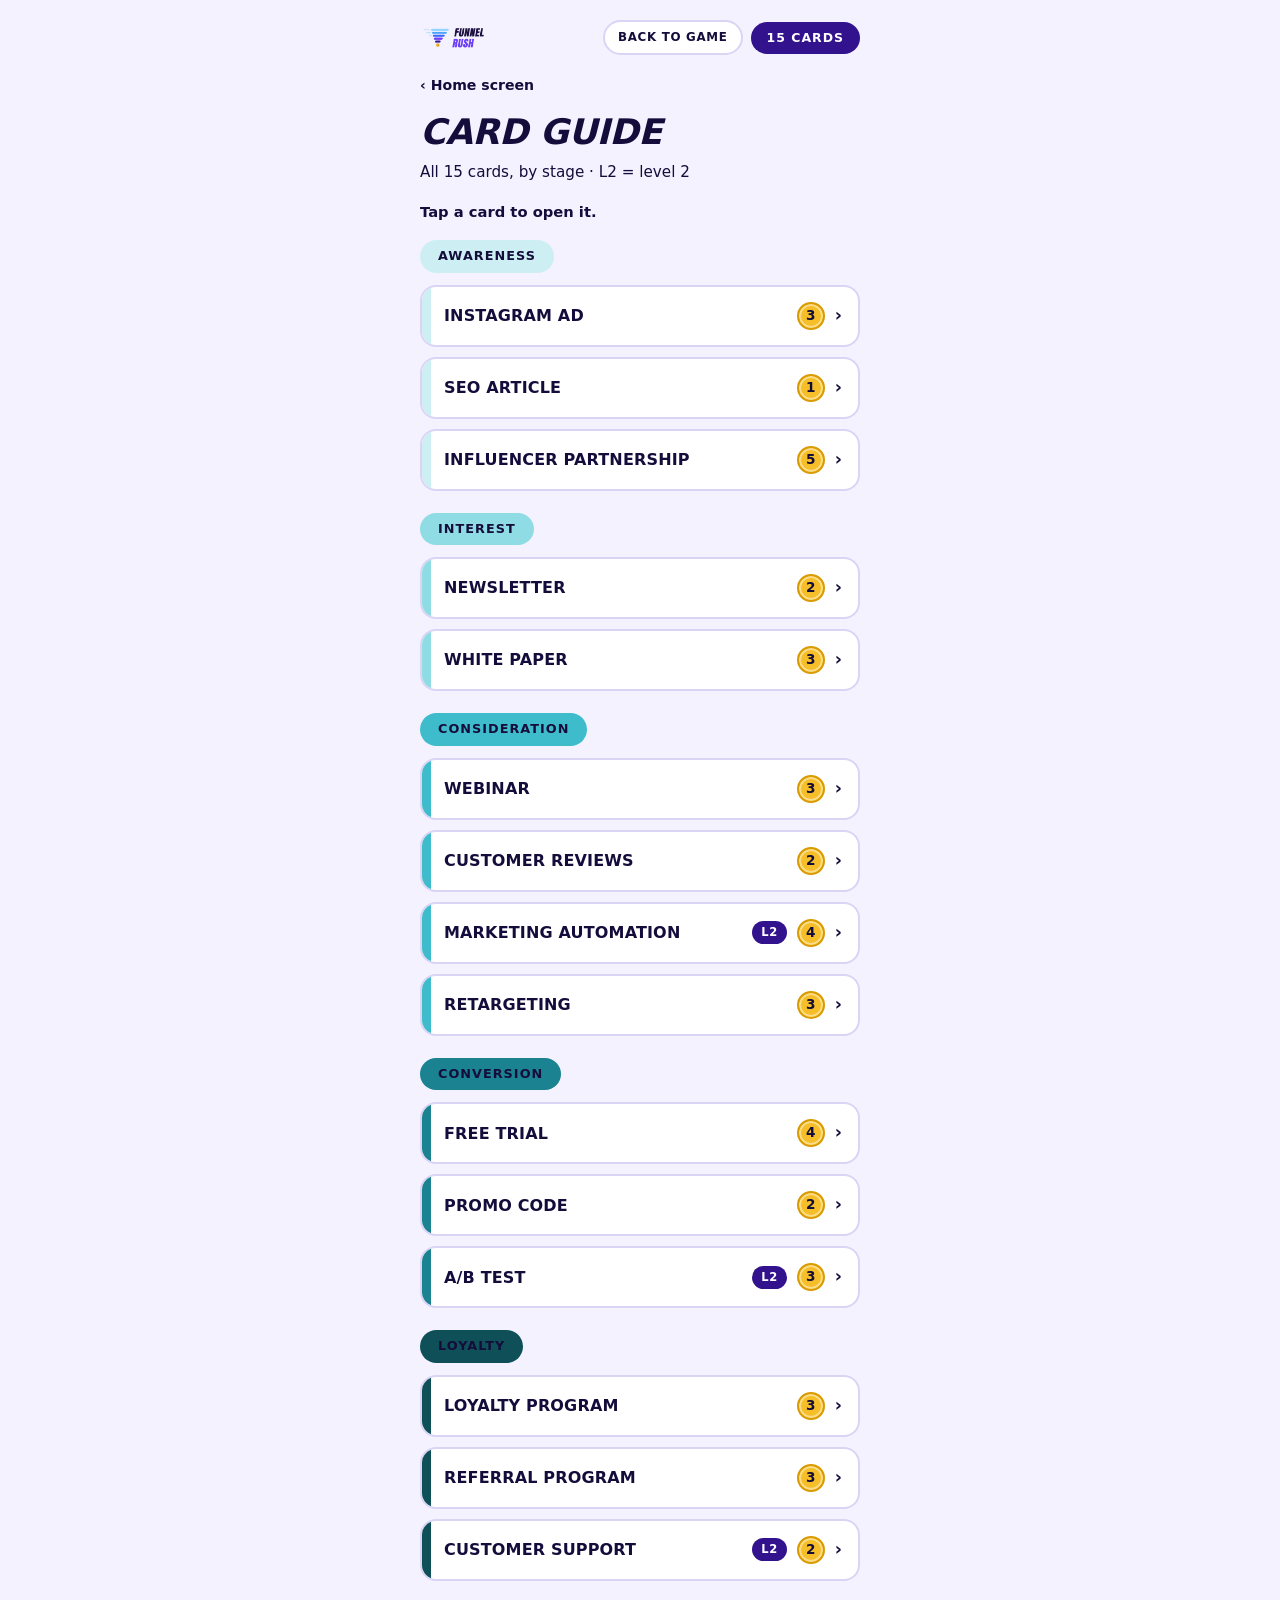
==== commit 30ad99e5: "changements" ====
--- a/guide.html
+++ b/guide.html
@@ -16,14 +16,21 @@
   <!-- Card guide module script -->
   <script type="module" src="./js/guide.js"></script>
 </head>
-<body>
+<body class="guide-page">
   <!-- Centered mobile-first container -->
   <main class="app-shell">
-    <!-- Top header with logo only and card count badge -->
+    <!-- Top header with logo, return-to-game button above 15 CARDS badge, and 15 CARDS badge -->
     <header class="top-bar">
       <a href="./index.html" class="brand-logo-only"><img src="./FunnelRush_Logo.png" alt="Funnel Rush"></a>
-      <span class="level-badge is-level-2">15 cards</span>
+      <div class="header-actions">
+        <!-- Return to active game button placed right above the 15 CARDS badge -->
+        <a href="./index.html" id="btn-return-game" class="return-game-btn">Back to game</a>
+        <span class="level-badge is-level-2">15 CARDS</span>
+      </div>
     </header>
+
+    <!-- Link allowing direct return to the home screen -->
+    <a href="./index.html" class="guide-home-link">&lsaquo; Home screen</a>
 
     <!-- List view -->
     <section id="guide-list-view">
--- a/css/style.css
+++ b/css/style.css
@@ -8,6 +8,7 @@
   --line: #dad4f5; /* Subtle border color for cards and inputs */
   --primary: #6528ff; /* Electric purple primary brand accent */
   --primary-hover: #5217eb; /* Darker purple on button hover */
+  --blue-selected: #1d6ff2; /* Vivid blue when Level 1 is selected */
   --level2-bg: #33128e; /* Deep violet surface for Level 2 indicators */
   --level2-tint: #9d7dff; /* Soft violet accent inside Level 2 elements */
   --gold: #f6be28; /* Gold coin and event header accent */
@@ -49,6 +50,12 @@
   background: none; /* Remove default background */
 }
 
+/* Keep links clean when styled as buttons or nav actions */
+a {
+  color: inherit; /* Inherit text color */
+  text-decoration: none; /* Remove underline by default */
+}
+
 /* Utility class to hide elements reliably */
 .hidden {
   display: none !important; /* Force hide even over other display rules */
@@ -68,11 +75,42 @@
 
 /* Top navigation / status bar */
 .top-bar {
-  display: flex; /* Place logo and level badge side by side */
+  display: flex; /* Place logo and right actions side by side */
   align-items: center; /* Vertically center items */
   justify-content: space-between; /* Push items to opposite edges */
-  gap: 12px; /* Minimum spacing between logo and badge */
+  gap: 10px; /* Minimum spacing between items */
   margin-bottom: 20px; /* Space below top bar */
+}
+
+/* Right cluster inside header (e.g. Back to game + 15 CARDS badge) */
+.header-actions {
+  display: inline-flex; /* Align buttons/badges horizontally */
+  align-items: center; /* Vertically center items */
+  gap: 8px; /* Space between action and badge */
+  flex-shrink: 0; /* Prevent wrapping/squishing */
+}
+
+/* Compact button to return to an active game from the card guide */
+.return-game-btn {
+  display: inline-flex; /* Inline pill button */
+  align-items: center; /* Vertically center label */
+  justify-content: center; /* Center label */
+  padding: 7px 13px; /* Compact pill padding */
+  border-radius: var(--radius-pill); /* Pill shape */
+  background: var(--surface); /* White background */
+  color: var(--ink); /* Black/ink text */
+  border: 2px solid var(--line); /* Soft border */
+  font-size: 0.74rem; /* Compact uppercase font */
+  font-weight: 900; /* Heavy weight */
+  letter-spacing: 0.06em; /* Slight letter spacing */
+  text-transform: uppercase; /* Uppercase */
+  white-space: nowrap; /* Keep on one line */
+}
+
+/* Hover state for return-to-game button */
+.return-game-btn:hover {
+  border-color: var(--primary); /* Highlight border */
+  color: var(--primary); /* Purple text on hover */
 }
 
 /* Compact brand logo inside inner headers without duplicate text */
@@ -84,7 +122,7 @@
 
 /* Logo image size inside inner headers */
 .brand-logo-only img {
-  height: 100px; /* Default header logo height */
+  height: 34px; /* Default header logo height */
   width: auto; /* Keep natural aspect ratio */
   display: block; /* Prevent inline baseline gap */
 }
@@ -100,12 +138,13 @@
   font-weight: 900; /* Heavy label weight */
   letter-spacing: 0.08em; /* Wide tracking for uppercase badge */
   text-transform: uppercase; /* Force uppercase text */
+  white-space: nowrap; /* Prevent badge text wrap */
 }
 
 /* Styling for Level 1 badge */
 .level-badge.is-level-1 {
   background: var(--surface); /* White background */
-  color: var(--primary); /* Purple text */
+  color: var(--blue-selected); /* Blue text */
   border: 2px solid var(--line); /* Soft lavender border */
 }
 
@@ -178,37 +217,46 @@
   margin-bottom: 12px; /* Space before cards */
 }
 
-/* Two-column grid for Level 1 and Level 2 cards */
+/* Two-column grid for round Level 1 and Level 2 selectors */
 .level-grid {
   display: grid; /* CSS grid */
-  grid-template-columns: 1fr 1fr; /* Two equal columns */
-  gap: 14px; /* Gap between cards */
-  margin-bottom: 20px; /* Space below cards */
-}
-
-/* Individual level option card */
+  grid-template-columns: repeat(2, minmax(0, 156px)); /* Two balanced circular level columns */
+  justify-content: center; /* Center the pair on the home screen */
+  gap: 16px; /* Gap between round level buttons */
+  margin-bottom: 20px; /* Space below level selectors */
+}
+
+/* Round level selector button */
 .level-card {
   position: relative; /* Positioning context */
-  text-align: left; /* Left-align text inside card */
-  border-radius: var(--radius-lg); /* Rounded card corners */
-  padding: 18px 16px; /* Inner card padding */
+  width: 100%; /* Fill grid cell */
+  aspect-ratio: 1 / 1; /* Keep round/circular shape */
+  border-radius: 50%; /* Full circle */
+  text-align: center; /* Center content inside circle */
+  padding: 16px 14px; /* Inner circular padding */
   background: var(--surface); /* White background */
-  border: 2px solid var(--line); /* Default border */
-  transition: transform 0.15s ease, border-color 0.15s ease, box-shadow 0.15s ease; /* Smooth state transitions */
-}
-
-/* Press feedback on level card */
+  border: 2.5px solid var(--line); /* Default border */
+  display: flex; /* Flex column inside circle */
+  flex-direction: column; /* Stack number, title, description */
+  align-items: center; /* Center horizontally */
+  justify-content: center; /* Center vertically */
+  transition: transform 0.15s ease, border-color 0.15s ease, background 0.15s ease, box-shadow 0.15s ease; /* Smooth transitions */
+}
+
+/* Press feedback on level button */
 .level-card:active {
-  transform: scale(0.98); /* Subtle press shrink */
-}
-
-/* Active selected state for Level 1 card */
-.level-card.is-selected {
-  border-color: var(--primary); /* Highlight border in purple */
-  box-shadow: 0 10px 24px rgba(101, 40, 255, 0.14); /* Soft purple elevation */
-}
-
-/* Active selected state for Level 2 card */
+  transform: scale(0.97); /* Subtle press shrink */
+}
+
+/* Blue selected state for Level 1 round button */
+.level-card[data-level="1"].is-selected {
+  background: var(--blue-selected); /* Blue fill when Level 1 is selected */
+  border-color: var(--blue-selected); /* Matching blue border */
+  color: #ffffff; /* White text for contrast */
+  box-shadow: 0 12px 26px rgba(29, 111, 242, 0.28); /* Blue elevation */
+}
+
+/* Active selected state for Level 2 round button */
 .level-card.level-2-card.is-selected {
   background: var(--level2-bg); /* Deep violet fill */
   border-color: var(--level2-bg); /* Matching border */
@@ -216,32 +264,38 @@
   box-shadow: 0 12px 28px rgba(51, 18, 142, 0.28); /* Deeper shadow */
 }
 
-/* Top row inside level card (big number + radio circle) */
+/* Top row inside round level selector */
 .level-card-top {
-  display: flex; /* Horizontal flex row */
-  justify-content: space-between; /* Number left, radio right */
-  align-items: flex-start; /* Align to top */
-  margin-bottom: 18px; /* Space before title */
-}
-
-/* Giant italic number inside level card */
+  display: flex; /* Align number and radio dot */
+  justify-content: center; /* Center horizontally inside circle */
+  align-items: center; /* Align vertically */
+  gap: 8px; /* Space between big digit and dot */
+  margin-bottom: 4px; /* Tight spacing above title */
+}
+
+/* Giant italic number inside level selector */
 .level-num {
-  font-size: 3rem; /* Large display number */
+  font-size: 2.35rem; /* Bold display digit inside circle */
   font-weight: 900; /* Extra bold */
   font-style: italic; /* Italic slant */
-  line-height: 0.9; /* Tight vertical height */
-  color: #93c5fd; /* Light blue for Level 1 */
-}
-
-/* Soft purple number for Level 2 card */
+  line-height: 0.95; /* Tight vertical height */
+  color: var(--blue-selected); /* Blue for Level 1 */
+}
+
+/* Soft purple number for Level 2 selector */
 .level-card.level-2-card .level-num {
   color: var(--level2-tint); /* Light violet tint */
 }
 
+/* White digit when Level 1 or Level 2 is selected */
+.level-card.is-selected .level-num {
+  color: #ffffff; /* White digit on filled circle */
+}
+
 /* Outer circle of the custom radio indicator */
 .radio-dot {
-  width: 24px; /* Circle width */
-  height: 24px; /* Circle height */
+  width: 18px; /* Compact radio circle inside round selector */
+  height: 18px; /* Compact radio circle */
   border-radius: 50%; /* Full circle */
   border: 2px solid #c9c2e8; /* Unselected ring color */
   display: grid; /* Center inner dot */
@@ -250,8 +304,8 @@
 }
 
 /* Selected radio ring on Level 1 */
-.level-card.is-selected .radio-dot {
-  border-color: var(--primary); /* Purple ring */
+.level-card[data-level="1"].is-selected .radio-dot {
+  border-color: #ffffff; /* White ring on blue fill */
 }
 
 /* Selected radio ring on Level 2 */
@@ -259,38 +313,43 @@
   border-color: #ffffff; /* White ring */
 }
 
-/* Inner dot when Level 1 card is selected */
-.level-card.is-selected .radio-dot::after {
+/* Inner dot when Level 1 is selected */
+.level-card[data-level="1"].is-selected .radio-dot::after {
   content: ""; /* Required for pseudo-element */
-  width: 12px; /* Inner dot diameter */
-  height: 12px; /* Inner dot diameter */
+  width: 8px; /* Inner dot diameter */
+  height: 8px; /* Inner dot diameter */
   border-radius: 50%; /* Circular dot */
-  background: var(--primary); /* Purple inner dot */
+  background: var(--blue-selected); /* Blue inner dot */
 }
 
 /* Inner dot when Level 2 card is selected */
 .level-card.level-2-card.is-selected .radio-dot::after {
+  content: ""; /* Required for pseudo-element */
+  width: 8px; /* Inner dot diameter */
+  height: 8px; /* Inner dot diameter */
+  border-radius: 50%; /* Circular dot */
   background: var(--level2-bg); /* Deep violet inner dot on white ring */
 }
 
-/* Level card heading */
+/* Level selector heading */
 .level-card-title {
-  font-size: 1.05rem; /* Card title size */
-  font-weight: 900; /* Heavy weight */
-  text-transform: uppercase; /* Uppercase */
-  margin-bottom: 4px; /* Small gap below title */
-}
-
-/* Level card short description */
+  font-size: 0.92rem; /* Compact title inside circle */
+  font-weight: 900; /* Heavy weight */
+  text-transform: uppercase; /* Uppercase */
+  margin-bottom: 2px; /* Small gap below title */
+}
+
+/* Level selector short description */
 .level-card-desc {
-  font-size: 0.84rem; /* Small description */
+  font-size: 0.72rem; /* Compact description inside circle */
+  line-height: 1.25; /* Tight line height */
   color: var(--muted); /* Muted text */
   margin: 0; /* No bottom margin */
 }
 
-/* Light text for description inside selected Level 2 card */
-.level-card.level-2-card.is-selected .level-card-desc {
-  color: rgba(255, 255, 255, 0.82); /* Translucent white */
+/* Light text for description inside selected Level 1 or Level 2 */
+.level-card.is-selected .level-card-desc {
+  color: rgba(255, 255, 255, 0.9); /* Crisp light text on selected circle */
 }
 
 /* Primary full-width pill CTA button */
@@ -727,7 +786,7 @@
   background: #ffffff; /* Bright white surface */
 }
 
-/* Metric tile label */
+/* Metric tile label with "coin" placed on its own line */
 .metric-box label {
   display: block; /* Block label above number */
   font-size: 0.68rem; /* Small uppercase label */
@@ -736,6 +795,13 @@
   text-transform: uppercase; /* Uppercase */
   color: var(--muted); /* Muted color */
   margin-bottom: 2px; /* Small gap before input */
+}
+
+/* Force "coin" part onto its own line inside metric labels */
+.coin-line {
+  display: block; /* New line for "coin" */
+  font-size: 0.65rem; /* Crisp secondary line size */
+  letter-spacing: 0.08em; /* Consistent label tracking */
 }
 
 /* Numeric input inside metric tile */
@@ -757,16 +823,16 @@
   margin-top: 8px; /* Space above message */
 }
 
-/* Highlighted winner card on Results screen */
+/* Highlighted winner card on Results screen with points aligned to the right of name */
 .winner-card {
   background: var(--primary); /* Purple winner card */
   color: #ffffff; /* White text */
   border-radius: var(--radius-lg); /* Rounded card */
-  padding: 20px; /* Inner padding */
-  display: flex; /* Left info + right coin badge */
+  padding: 18px 20px; /* Inner padding */
+  display: flex; /* Left winner name + right score coin */
   align-items: center; /* Vertically center */
-  justify-content: space-between; /* Spread info and score coin */
-  gap: 14px; /* Gap between left and right */
+  justify-content: space-between; /* Place points on the right of winner info */
+  gap: 12px; /* Gap between name and points coin */
   margin-bottom: 14px; /* Space before runners-up */
   box-shadow: 0 14px 30px rgba(101, 40, 255, 0.25); /* Elevation shadow */
 }
@@ -785,8 +851,8 @@
 .winner-name-row {
   display: flex; /* Color dot + name */
   align-items: center; /* Vertically center */
-  gap: 10px; /* Space between dot and name */
-  font-size: 1.8rem; /* Large winner name */
+  gap: 8px; /* Space between dot and name */
+  font-size: 1.55rem; /* Winner name size fitting alongside points */
   font-weight: 900; /* Extra bold */
   font-style: italic; /* Italic display */
   text-transform: uppercase; /* Uppercase */
@@ -795,8 +861,8 @@
 
 /* White-bordered color dot next to winner name */
 .winner-dot {
-  width: 22px; /* Dot diameter */
-  height: 22px; /* Dot diameter */
+  width: 20px; /* Dot diameter */
+  height: 20px; /* Dot diameter */
   border-radius: 50%; /* Full circle */
   border: 3px solid #ffffff; /* White outline */
   flex-shrink: 0; /* Prevent shrinking */
@@ -804,15 +870,15 @@
 
 /* Conversion rate and bonus summary inside winner card */
 .winner-meta {
-  font-size: 0.88rem; /* Meta text size */
+  font-size: 0.84rem; /* Meta text size */
   margin-top: 8px; /* Space above meta */
   opacity: 0.92; /* Slightly softer white */
 }
 
-/* Gold coin medallion displaying total points */
+/* Gold coin medallion displaying total points on the right of winner name */
 .score-coin {
-  width: 88px; /* Coin width */
-  height: 88px; /* Coin height */
+  width: 78px; /* Coin width */
+  height: 78px; /* Coin height */
   border-radius: 50%; /* Circular coin */
   background: var(--gold); /* Gold background */
   color: var(--ink); /* Dark points text */
@@ -827,14 +893,14 @@
 
 /* Total score number inside coin */
 .score-coin strong {
-  font-size: 1.85rem; /* Prominent score */
+  font-size: 1.7rem; /* Prominent score */
   font-weight: 900; /* Extra bold */
   line-height: 1; /* Tight height */
 }
 
 /* "POINTS" caption inside coin */
 .score-coin span {
-  font-size: 0.65rem; /* Small label */
+  font-size: 0.62rem; /* Small label */
   font-weight: 900; /* Heavy weight */
   letter-spacing: 0.1em; /* Tracking */
 }
@@ -1003,9 +1069,36 @@
   color: #ffffff; /* White text */
 }
 
+/* Guide page text styling in crisp black/ink */
+.guide-page,
+.guide-page .screen-title,
+.guide-page .screen-subtitle,
+.guide-page .guide-tap-hint,
+.guide-page .card-row-title,
+.guide-page .row-chevron,
+.guide-page .back-link-btn,
+.guide-page .detail-card-title,
+.guide-page .detail-label,
+.guide-page .detail-effect,
+.guide-page .detail-definition,
+.guide-page .detail-example {
+  color: var(--ink); /* Force black/ink text across card guide */
+}
+
+/* Guide home return link bar */
+.guide-home-link {
+  display: inline-flex; /* Align icon/arrow and label */
+  align-items: center; /* Vertically center */
+  gap: 6px; /* Small gap */
+  font-size: 0.88rem; /* Readable link size */
+  font-weight: 800; /* Bold link */
+  color: var(--ink); /* Black/ink text */
+  margin-bottom: 10px; /* Space above main title */
+}
+
 /* Guide intro prompt text */
 .guide-tap-hint {
-  color: var(--primary); /* Purple hint text matching mockup */
+  color: var(--ink); /* Black/ink hint text */
   font-size: 0.92rem; /* Readable size */
   font-weight: 600; /* Medium-bold */
   margin-bottom: 18px; /* Space before first floor group */
@@ -1117,7 +1210,7 @@
 
 /* Right chevron arrow in card row */
 .row-chevron {
-  color: var(--muted); /* Muted arrow */
+  color: var(--ink); /* Black/ink arrow */
   font-size: 1.1rem; /* Arrow size */
   font-weight: 800; /* Bold arrow */
   line-height: 1; /* Compact line height */
@@ -1128,7 +1221,7 @@
   display: inline-flex; /* Arrow + label */
   align-items: center; /* Vertically center */
   gap: 6px; /* Small space */
-  color: var(--primary); /* Purple text */
+  color: var(--ink); /* Black/ink text */
   font-size: 0.92rem; /* Readable link size */
   font-weight: 700; /* Semi-bold/bold */
   margin-bottom: 14px; /* Space below link */
@@ -1209,13 +1302,13 @@
   margin-top: 0; /* No top margin */
 }
 
-/* Uppercase purple section heading inside detail card */
+/* Uppercase section heading inside detail card */
 .detail-label {
   font-size: 0.75rem; /* Small label */
   font-weight: 900; /* Heavy weight */
   letter-spacing: 0.14em; /* Wide tracking */
   text-transform: uppercase; /* Uppercase */
-  color: var(--primary); /* Purple label */
+  color: var(--ink); /* Black/ink label */
   margin-bottom: 6px; /* Small gap before body text */
 }
 
@@ -1236,6 +1329,18 @@
 /* Example text inside detail card */
 .detail-example {
   font-size: 0.92rem; /* Slightly softer size */
-  color: var(--muted); /* Muted text */
+  color: var(--ink); /* Black/ink example text */
   margin: 0; /* Clean margin */
+}
+
+/* Phone-sized screens: keep header logo at 56px and round level circles sized neatly */
+@media (max-width: 480px) {
+  .brand-logo-only img {
+    height: 56px; /* Prominent mobile header logo height */
+  }
+
+  .level-grid {
+    grid-template-columns: repeat(2, minmax(0, 142px)); /* Fit two round selectors comfortably on narrow phones */
+    gap: 12px; /* Slightly tighter gap on small screens */
+  }
 }
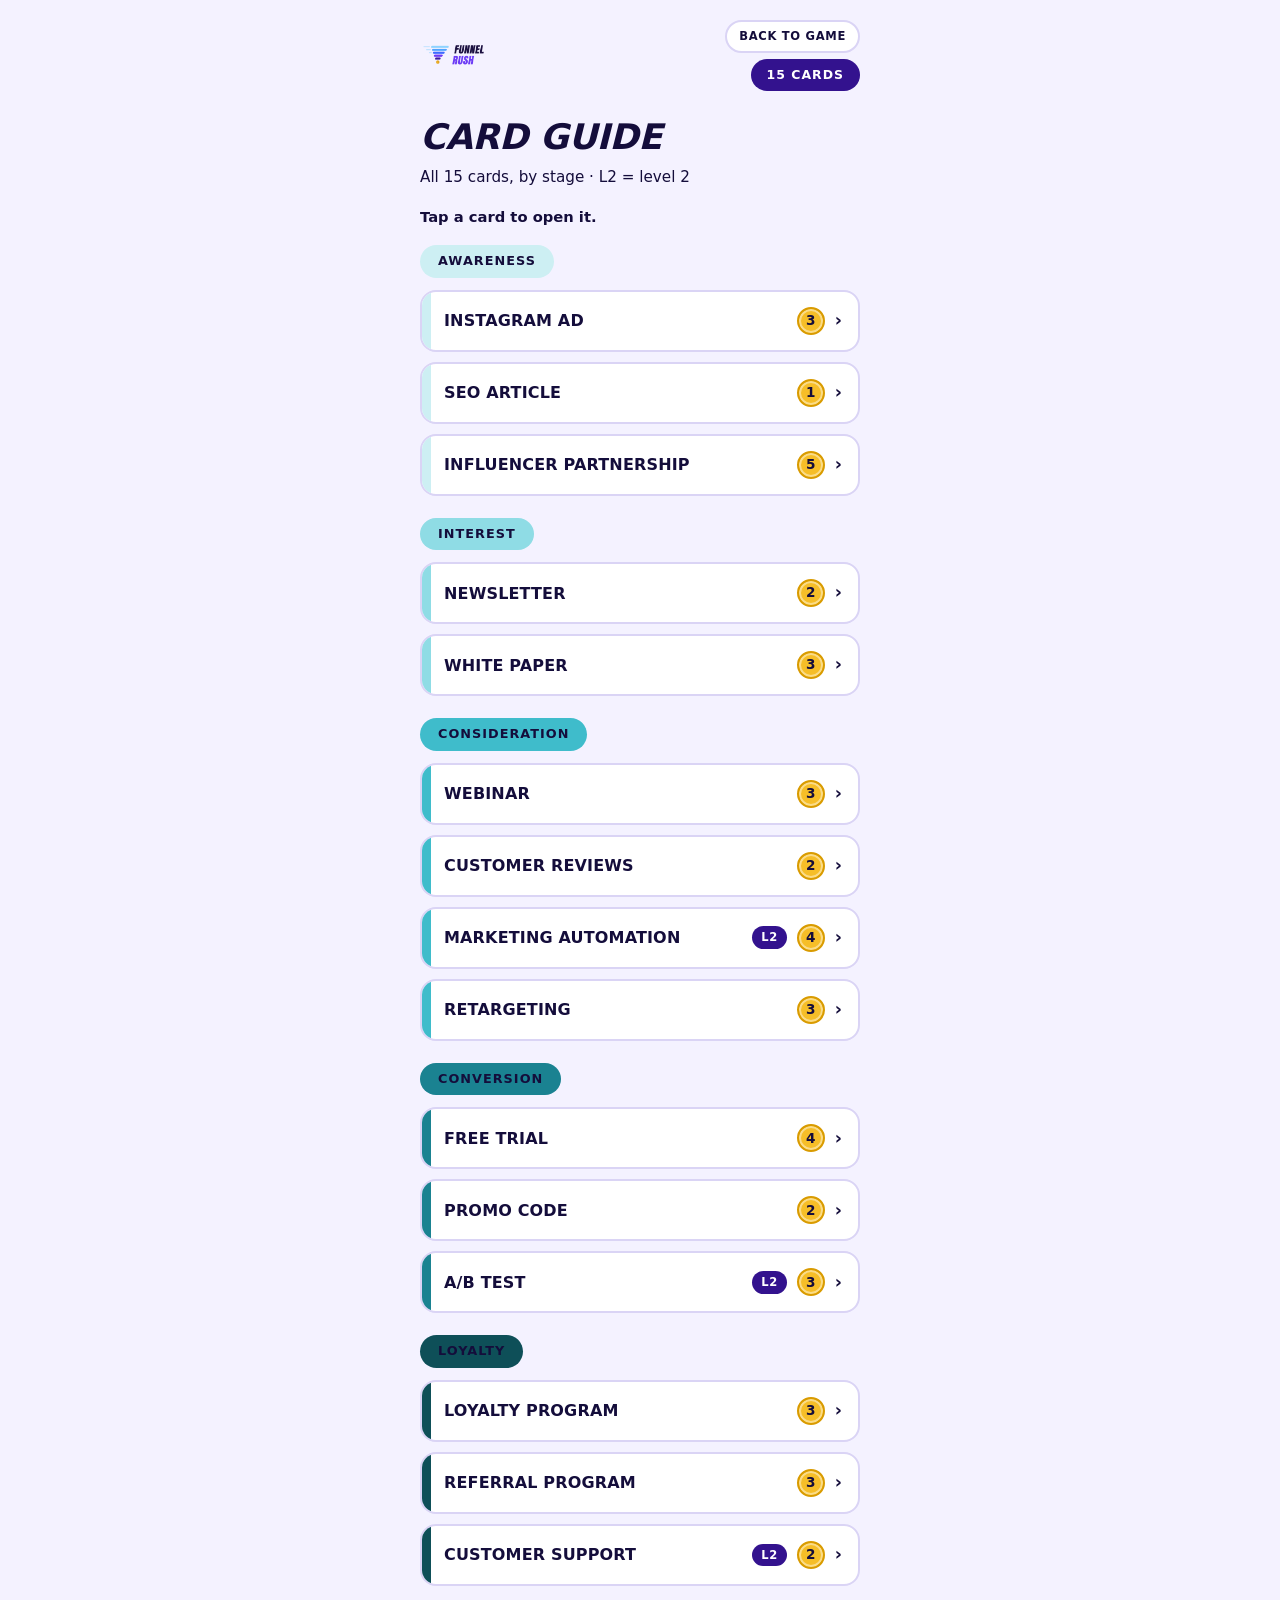
==== commit 30bff655: "changements retourr" ====
--- a/guide.html
+++ b/guide.html
@@ -29,9 +29,6 @@
       </div>
     </header>
 
-    <!-- Link allowing direct return to the home screen -->
-    <a href="./index.html" class="guide-home-link">&lsaquo; Home screen</a>
-
     <!-- List view -->
     <section id="guide-list-view">
       <h1 class="screen-title">Card guide</h1>
--- a/css/style.css
+++ b/css/style.css
@@ -48,6 +48,8 @@
   cursor: pointer; /* Show pointer cursor on interactive buttons */
   border: 0; /* Remove default border */
   background: none; /* Remove default background */
+  position: relative; /* Keep button stacking clean */
+  z-index: 2; /* Ensure buttons sit above decorative pseudo-elements */
 }
 
 /* Keep links clean when styled as buttons or nav actions */
@@ -82,11 +84,12 @@
   margin-bottom: 20px; /* Space below top bar */
 }
 
-/* Right cluster inside header (e.g. Back to game + 15 CARDS badge) */
+/* Right cluster inside header (Back to game above 15 CARDS badge) */
 .header-actions {
-  display: inline-flex; /* Align buttons/badges horizontally */
-  align-items: center; /* Vertically center items */
-  gap: 8px; /* Space between action and badge */
+  display: inline-flex; /* Align items cleanly */
+  flex-direction: column; /* Stack Back to game right above 15 CARDS badge */
+  align-items: flex-end; /* Align neatly to the right edge */
+  gap: 6px; /* Space between button and badge */
   flex-shrink: 0; /* Prevent wrapping/squishing */
 }
 
@@ -95,12 +98,12 @@
   display: inline-flex; /* Inline pill button */
   align-items: center; /* Vertically center label */
   justify-content: center; /* Center label */
-  padding: 7px 13px; /* Compact pill padding */
+  padding: 6px 12px; /* Compact pill padding */
   border-radius: var(--radius-pill); /* Pill shape */
   background: var(--surface); /* White background */
   color: var(--ink); /* Black/ink text */
   border: 2px solid var(--line); /* Soft border */
-  font-size: 0.74rem; /* Compact uppercase font */
+  font-size: 0.72rem; /* Compact uppercase font */
   font-weight: 900; /* Heavy weight */
   letter-spacing: 0.06em; /* Slight letter spacing */
   text-transform: uppercase; /* Uppercase */
@@ -217,46 +220,39 @@
   margin-bottom: 12px; /* Space before cards */
 }
 
-/* Two-column grid for round Level 1 and Level 2 selectors */
+/* Two-column grid for Level 1 and Level 2 cards (classic card shape) */
 .level-grid {
   display: grid; /* CSS grid */
-  grid-template-columns: repeat(2, minmax(0, 156px)); /* Two balanced circular level columns */
-  justify-content: center; /* Center the pair on the home screen */
-  gap: 16px; /* Gap between round level buttons */
-  margin-bottom: 20px; /* Space below level selectors */
-}
-
-/* Round level selector button */
+  grid-template-columns: 1fr 1fr; /* Two equal columns */
+  gap: 14px; /* Gap between cards */
+  margin-bottom: 20px; /* Space below cards */
+}
+
+/* Individual level option card */
 .level-card {
   position: relative; /* Positioning context */
-  width: 100%; /* Fill grid cell */
-  aspect-ratio: 1 / 1; /* Keep round/circular shape */
-  border-radius: 50%; /* Full circle */
-  text-align: center; /* Center content inside circle */
-  padding: 16px 14px; /* Inner circular padding */
+  text-align: left; /* Left-align text inside card */
+  border-radius: var(--radius-lg); /* Rounded card corners */
+  padding: 18px 16px; /* Inner card padding */
   background: var(--surface); /* White background */
-  border: 2.5px solid var(--line); /* Default border */
-  display: flex; /* Flex column inside circle */
-  flex-direction: column; /* Stack number, title, description */
-  align-items: center; /* Center horizontally */
-  justify-content: center; /* Center vertically */
-  transition: transform 0.15s ease, border-color 0.15s ease, background 0.15s ease, box-shadow 0.15s ease; /* Smooth transitions */
-}
-
-/* Press feedback on level button */
+  border: 2px solid var(--line); /* Default border */
+  transition: transform 0.15s ease, border-color 0.15s ease, background 0.15s ease, box-shadow 0.15s ease; /* Smooth state transitions */
+}
+
+/* Press feedback on level card */
 .level-card:active {
-  transform: scale(0.97); /* Subtle press shrink */
-}
-
-/* Blue selected state for Level 1 round button */
+  transform: scale(0.98); /* Subtle press shrink */
+}
+
+/* Blue selected state for Level 1 card */
 .level-card[data-level="1"].is-selected {
   background: var(--blue-selected); /* Blue fill when Level 1 is selected */
   border-color: var(--blue-selected); /* Matching blue border */
-  color: #ffffff; /* White text for contrast */
-  box-shadow: 0 12px 26px rgba(29, 111, 242, 0.28); /* Blue elevation */
-}
-
-/* Active selected state for Level 2 round button */
+  color: #ffffff; /* White text */
+  box-shadow: 0 10px 24px rgba(29, 111, 242, 0.25); /* Blue elevation */
+}
+
+/* Active selected state for Level 2 card */
 .level-card.level-2-card.is-selected {
   background: var(--level2-bg); /* Deep violet fill */
   border-color: var(--level2-bg); /* Matching border */
@@ -264,38 +260,37 @@
   box-shadow: 0 12px 28px rgba(51, 18, 142, 0.28); /* Deeper shadow */
 }
 
-/* Top row inside round level selector */
+/* Top row inside level card (big number + radio circle) */
 .level-card-top {
-  display: flex; /* Align number and radio dot */
-  justify-content: center; /* Center horizontally inside circle */
-  align-items: center; /* Align vertically */
-  gap: 8px; /* Space between big digit and dot */
-  margin-bottom: 4px; /* Tight spacing above title */
-}
-
-/* Giant italic number inside level selector */
+  display: flex; /* Horizontal flex row */
+  justify-content: space-between; /* Number left, radio right */
+  align-items: flex-start; /* Align to top */
+  margin-bottom: 18px; /* Space before title */
+}
+
+/* Giant italic number inside level card */
 .level-num {
-  font-size: 2.35rem; /* Bold display digit inside circle */
+  font-size: 3rem; /* Large display number */
   font-weight: 900; /* Extra bold */
   font-style: italic; /* Italic slant */
-  line-height: 0.95; /* Tight vertical height */
+  line-height: 0.9; /* Tight vertical height */
   color: var(--blue-selected); /* Blue for Level 1 */
 }
 
-/* Soft purple number for Level 2 selector */
+/* Soft purple number for Level 2 card */
 .level-card.level-2-card .level-num {
   color: var(--level2-tint); /* Light violet tint */
 }
 
-/* White digit when Level 1 or Level 2 is selected */
+/* White digit when selected */
 .level-card.is-selected .level-num {
-  color: #ffffff; /* White digit on filled circle */
+  color: #ffffff; /* Crisp white number when selected */
 }
 
 /* Outer circle of the custom radio indicator */
 .radio-dot {
-  width: 18px; /* Compact radio circle inside round selector */
-  height: 18px; /* Compact radio circle */
+  width: 24px; /* Circle width */
+  height: 24px; /* Circle height */
   border-radius: 50%; /* Full circle */
   border: 2px solid #c9c2e8; /* Unselected ring color */
   display: grid; /* Center inner dot */
@@ -305,7 +300,7 @@
 
 /* Selected radio ring on Level 1 */
 .level-card[data-level="1"].is-selected .radio-dot {
-  border-color: #ffffff; /* White ring on blue fill */
+  border-color: #ffffff; /* White ring */
 }
 
 /* Selected radio ring on Level 2 */
@@ -313,11 +308,11 @@
   border-color: #ffffff; /* White ring */
 }
 
-/* Inner dot when Level 1 is selected */
+/* Inner dot when Level 1 card is selected */
 .level-card[data-level="1"].is-selected .radio-dot::after {
   content: ""; /* Required for pseudo-element */
-  width: 8px; /* Inner dot diameter */
-  height: 8px; /* Inner dot diameter */
+  width: 12px; /* Inner dot diameter */
+  height: 12px; /* Inner dot diameter */
   border-radius: 50%; /* Circular dot */
   background: var(--blue-selected); /* Blue inner dot */
 }
@@ -325,31 +320,30 @@
 /* Inner dot when Level 2 card is selected */
 .level-card.level-2-card.is-selected .radio-dot::after {
   content: ""; /* Required for pseudo-element */
-  width: 8px; /* Inner dot diameter */
-  height: 8px; /* Inner dot diameter */
+  width: 12px; /* Inner dot diameter */
+  height: 12px; /* Inner dot diameter */
   border-radius: 50%; /* Circular dot */
   background: var(--level2-bg); /* Deep violet inner dot on white ring */
 }
 
-/* Level selector heading */
+/* Level card heading */
 .level-card-title {
-  font-size: 0.92rem; /* Compact title inside circle */
-  font-weight: 900; /* Heavy weight */
-  text-transform: uppercase; /* Uppercase */
-  margin-bottom: 2px; /* Small gap below title */
-}
-
-/* Level selector short description */
+  font-size: 1.05rem; /* Card title size */
+  font-weight: 900; /* Heavy weight */
+  text-transform: uppercase; /* Uppercase */
+  margin-bottom: 4px; /* Small gap below title */
+}
+
+/* Level card short description */
 .level-card-desc {
-  font-size: 0.72rem; /* Compact description inside circle */
-  line-height: 1.25; /* Tight line height */
+  font-size: 0.84rem; /* Small description */
   color: var(--muted); /* Muted text */
   margin: 0; /* No bottom margin */
 }
 
 /* Light text for description inside selected Level 1 or Level 2 */
 .level-card.is-selected .level-card-desc {
-  color: rgba(255, 255, 255, 0.9); /* Crisp light text on selected circle */
+  color: rgba(255, 255, 255, 0.88); /* Translucent white */
 }
 
 /* Primary full-width pill CTA button */
@@ -797,9 +791,9 @@
   margin-bottom: 2px; /* Small gap before input */
 }
 
-/* Force "coin" part onto its own line inside metric labels */
+/* Force "coin" / "coins" part onto its own line */
 .coin-line {
-  display: block; /* New line for "coin" */
+  display: block; /* Place on its own line */
   font-size: 0.65rem; /* Crisp secondary line size */
   letter-spacing: 0.08em; /* Consistent label tracking */
 }
@@ -823,7 +817,7 @@
   margin-top: 8px; /* Space above message */
 }
 
-/* Highlighted winner card on Results screen with points aligned to the right of name */
+/* Highlighted winner card on Results screen with points aligned right of name */
 .winner-card {
   background: var(--primary); /* Purple winner card */
   color: #ffffff; /* White text */
@@ -831,7 +825,7 @@
   padding: 18px 20px; /* Inner padding */
   display: flex; /* Left winner name + right score coin */
   align-items: center; /* Vertically center */
-  justify-content: space-between; /* Place points on the right of winner info */
+  justify-content: space-between; /* Place points right next to winner info */
   gap: 12px; /* Gap between name and points coin */
   margin-bottom: 14px; /* Space before runners-up */
   box-shadow: 0 14px 30px rgba(101, 40, 255, 0.25); /* Elevation shadow */
@@ -1333,14 +1327,9 @@
   margin: 0; /* Clean margin */
 }
 
-/* Phone-sized screens: keep header logo at 56px and round level circles sized neatly */
+/* Phone-sized screens: keep header logo at 56px */
 @media (max-width: 480px) {
   .brand-logo-only img {
     height: 56px; /* Prominent mobile header logo height */
   }
-
-  .level-grid {
-    grid-template-columns: repeat(2, minmax(0, 142px)); /* Fit two round selectors comfortably on narrow phones */
-    gap: 12px; /* Slightly tighter gap on small screens */
-  }
 }
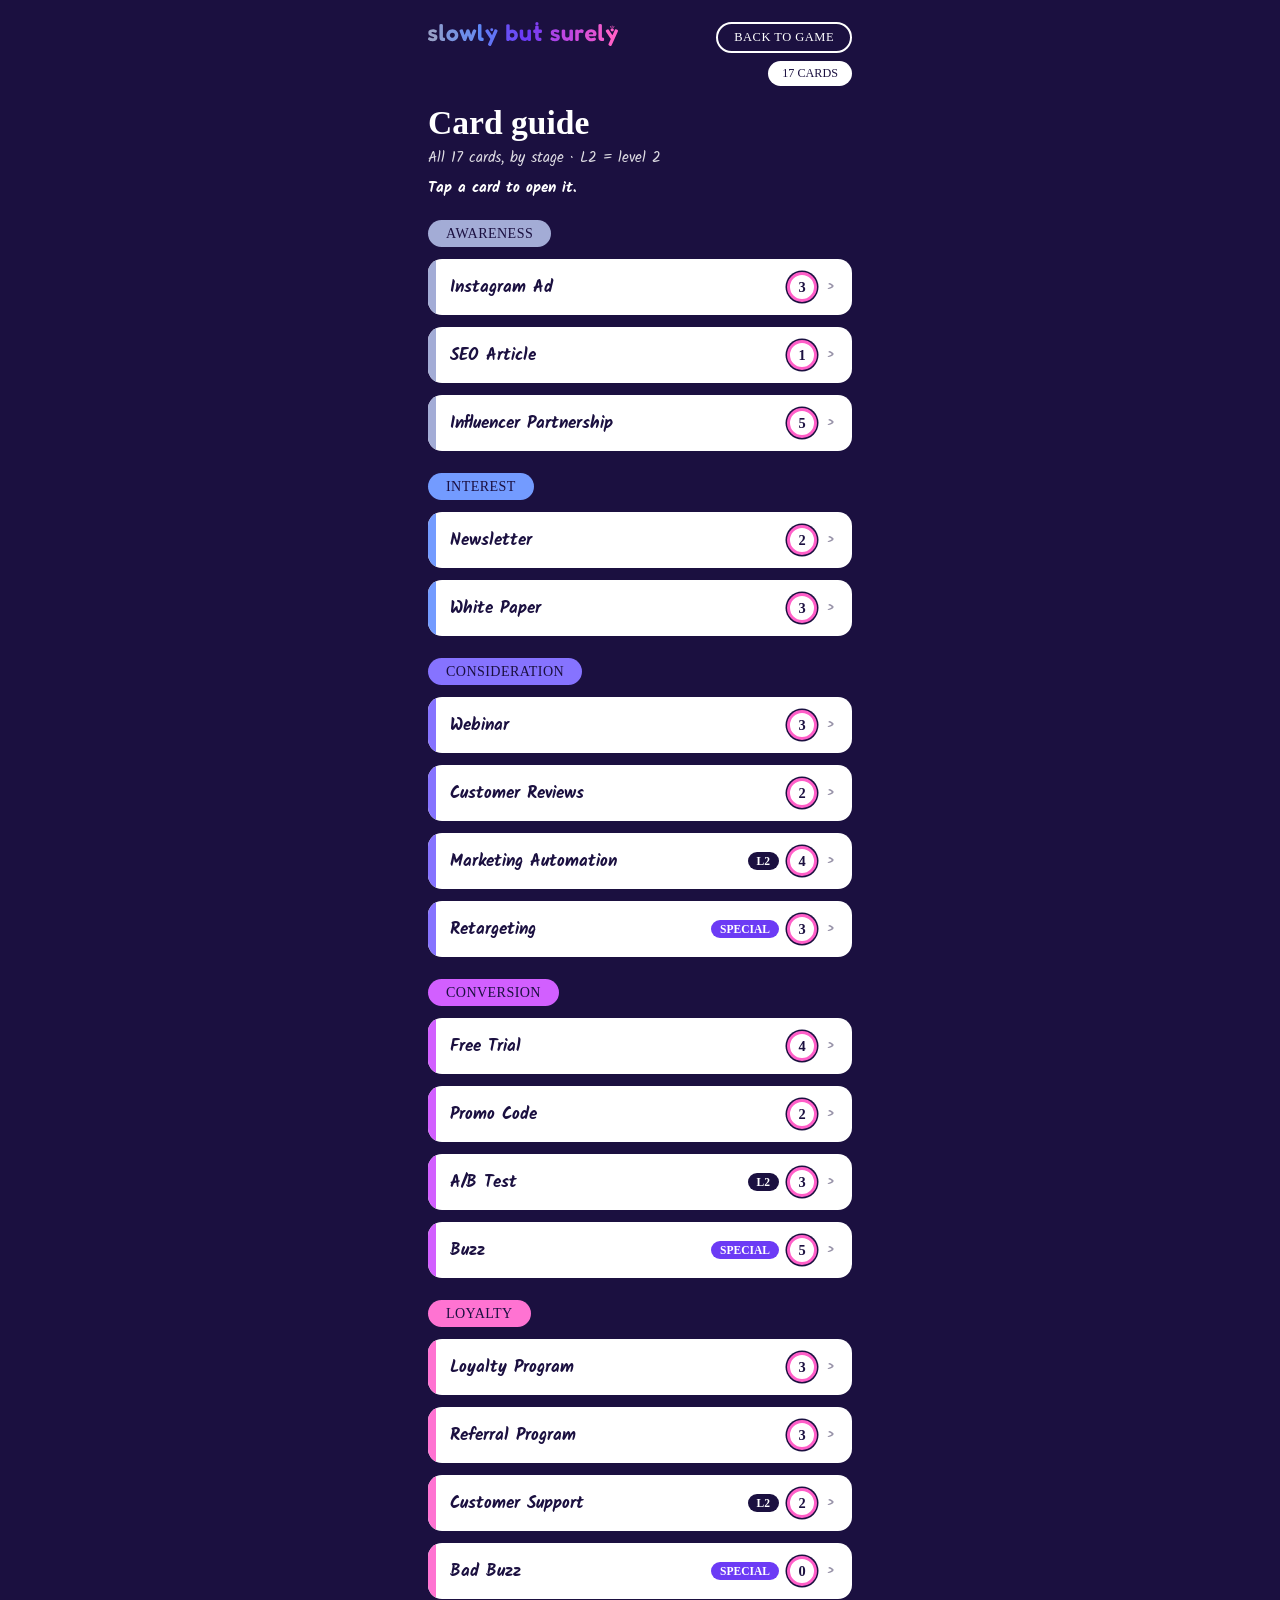
==== commit 17e88ca0: "changements DA" ====
--- a/guide.html
+++ b/guide.html
@@ -1,51 +1,47 @@
 <!doctype html>
-<!-- Declare HTML5 document -->
 <html lang="en">
-<!-- Set document language to English -->
 <head>
-  <!-- UTF-8 encoding -->
   <meta charset="utf-8">
-  <!-- Responsive mobile viewport -->
-  <meta name="viewport" content="width=device-width, initial-scale=1, viewport-fit=cover">
-  <!-- Theme color -->
-  <meta name="theme-color" content="#f4f2ff">
-  <!-- Page title -->
-  <title>Funnel Rush — Card Guide</title>
-  <!-- Shared stylesheet -->
+  <meta name="viewport" content="width=device-width, initial-scale=1">
+  <title>Slowly But Surely - Card guide</title>
+  <!-- Typographies Google Fonts -->
+  <link rel="preconnect" href="https://fonts.googleapis.com">
+  <link rel="preconnect" href="https://fonts.gstatic.com" crossorigin>
+  <link href="https://fonts.googleapis.com/css2?family=DM+Mono:wght@400;500&family=Kalam:wght@400;700&family=Permanent+Marker&display=swap" rel="stylesheet">
   <link rel="stylesheet" href="./css/style.css">
-  <!-- Card guide module script -->
   <script type="module" src="./js/guide.js"></script>
 </head>
-<body class="guide-page">
-  <!-- Centered mobile-first container -->
-  <main class="app-shell">
-    <!-- Top header with logo, return-to-game button above 15 CARDS badge, and 15 CARDS badge -->
+<body>
+  <main class="shell">
+    <!-- Barre haute : logo SVG à gauche, pilules BACK TO GAME et 17 CARDS à droite -->
     <header class="top-bar">
-      <a href="./index.html" class="brand-logo-only"><img src="./FunnelRush_Logo.png" alt="Funnel Rush"></a>
-      <div class="header-actions">
-        <!-- Return to active game button placed right above the 15 CARDS badge -->
-        <a href="./index.html" id="btn-return-game" class="return-game-btn">Back to game</a>
-        <span class="level-badge is-level-2">15 CARDS</span>
+      <a href="./index.html"><img src="./assets/logo.svg" alt="slowly but surely" class="logo-svg"></a>
+      <div class="guide-pills">
+        <a href="./index.html" class="pill-outline">BACK TO GAME</a>
+        <span id="guide-count-pill" class="pill-white">17 CARDS</span>
       </div>
     </header>
 
-    <!-- List view -->
-    <section id="guide-list-view">
-      <h1 class="screen-title">Card guide</h1>
-      <p class="screen-subtitle">All 15 cards, by stage · L2 = level 2</p>
-      <p class="guide-tap-hint">Tap a card to open it.</p>
-      <!-- Dynamic container for funnel floor groups and card rows -->
-      <div id="guide-groups"></div>
+    <!-- Vue 1 : liste complète des 17 cartes par étape -->
+    <section id="guide-list-view" class="guide-list-screen">
+      <div class="page-head">
+        <h1 class="page-title">Card guide</h1>
+        <p class="page-sub">All 17 cards, by stage · L2 = level 2</p>
+        <p class="tap-hint">Tap a card to open it.</p>
+      </div>
+      <div id="guide-groups" class="stack-lg"></div>
     </section>
 
-    <!-- Single card detail view -->
-    <section id="guide-detail-view" class="hidden">
-      <!-- Back link to return to full list -->
-      <button id="btn-back-to-list" type="button" class="back-link-btn">&lsaquo; All cards</button>
-      <!-- Dynamic container for selected card details -->
-      <div id="guide-detail-content"></div>
-      <!-- Button cycling to the next card in the deck -->
-      <button id="btn-next-card" type="button" class="cta-btn is-outline">Next card</button>
+    <!-- Vue 2 : détail plein écran espacé d'une carte -->
+    <section id="guide-detail-view" class="screen hidden">
+      <div class="detail-top">
+        <button id="btn-back-to-list" type="button" class="back-link">&lsaquo;&nbsp;&nbsp;All cards</button>
+        <div id="detail-stage-pill" class="row-right"></div>
+      </div>
+
+      <div id="guide-detail-content" class="detail-wrap"></div>
+
+      <button id="btn-next-card" type="button" class="btn-outline">NEXT CARD</button>
     </section>
   </main>
 </body>
--- a/css/style.css
+++ b/css/style.css
@@ -1,1335 +1,718 @@
-/* Define reusable CSS custom properties (design tokens) for colors and border radii */
+/* Palette de couleurs Slowly But Surely */
 :root {
-  --bg: #f4f2ff; /* Soft lavender main background */
-  --surface: #ffffff; /* Pure white card background */
-  --surface-soft: #ebe7fb; /* Light violet tint for secondary badges */
-  --ink: #140d3b; /* Deep indigo-black for primary text and headings */
-  --muted: #676285; /* Muted slate-violet for subtitles and helper text */
-  --line: #dad4f5; /* Subtle border color for cards and inputs */
-  --primary: #6528ff; /* Electric purple primary brand accent */
-  --primary-hover: #5217eb; /* Darker purple on button hover */
-  --blue-selected: #1d6ff2; /* Vivid blue when Level 1 is selected */
-  --level2-bg: #33128e; /* Deep violet surface for Level 2 indicators */
-  --level2-tint: #9d7dff; /* Soft violet accent inside Level 2 elements */
-  --gold: #f6be28; /* Gold coin and event header accent */
-  --gold-soft: #fff6d6; /* Warm cream background for event cards */
-  --gold-border: #d99b00; /* Gold border accent */
-  --danger: #ff4e6a; /* Coral-pink accent for final round and delete modals */
-  --radius-lg: 24px; /* Large rounded corners for main cards and modals */
-  --radius-md: 18px; /* Medium rounded corners for list items and inputs */
-  --radius-pill: 999px; /* Full pill radius for buttons and badges */
-}
-
-/* Apply border-box sizing to all elements so padding never inflates widths */
-* {
-  box-sizing: border-box;
-}
-
-/* Base document and body styling */
-html, body {
-  margin: 0; /* Remove default browser margins */
-  padding: 0; /* Remove default browser padding */
-  min-height: 100%; /* Ensure full vertical height */
-  background: var(--bg); /* Apply lavender background */
-  color: var(--ink); /* Apply primary text color */
-  font-family: Inter, ui-sans-serif, system-ui, -apple-system, BlinkMacSystemFont, "Segoe UI", Roboto, sans-serif; /* Clean sans-serif stack */
-  line-height: 1.45; /* Comfortable reading line spacing */
-  -webkit-font-smoothing: antialiased; /* Crisp font rendering on WebKit browsers */
-}
-
-/* Inherit typography on buttons and inputs */
-button, input {
-  font: inherit; /* Match parent font family and size */
-  color: inherit; /* Match parent text color */
-}
-
-/* Reset default button styles */
-button {
-  cursor: pointer; /* Show pointer cursor on interactive buttons */
-  border: 0; /* Remove default border */
-  background: none; /* Remove default background */
-  position: relative; /* Keep button stacking clean */
-  z-index: 2; /* Ensure buttons sit above decorative pseudo-elements */
-}
-
-/* Keep links clean when styled as buttons or nav actions */
-a {
-  color: inherit; /* Inherit text color */
-  text-decoration: none; /* Remove underline by default */
-}
-
-/* Utility class to hide elements reliably */
-.hidden {
-  display: none !important; /* Force hide even over other display rules */
-}
-
-/* Centered mobile-first container shell */
-.app-shell {
-  width: 100%; /* Full width on small screens */
-  max-width: 480px; /* Constrain width like a mobile app screen */
-  min-height: 100dvh; /* Fill dynamic viewport height */
-  margin: 0 auto; /* Center horizontally */
-  padding: 20px 20px 32px; /* Outer spacing */
-  display: flex; /* Flex layout for vertical screen flow */
-  flex-direction: column; /* Stack children vertically */
-  position: relative; /* Positioning context for child elements */
-}
-
-/* Top navigation / status bar */
+  --ink: #1B1040;
+  --wall: #2B1E62;
+  --pink: #FF5FC8;
+  --violet: #6C3BF5;
+  --blue: #2F7BFF;
+  --white: #FFFFFF;
+}
+
+* { box-sizing: border-box; }
+
+body {
+  margin: 0;
+  background: var(--ink);
+  color: var(--white);
+  font-family: "Kalam", cursive;
+  min-height: 100dvh;
+}
+
+button, input { font: inherit; color: inherit; }
+button { cursor: pointer; border: 0; background: none; }
+a { color: inherit; text-decoration: none; }
+.hidden { display: none !important; }
+
+/* Conteneur mobile plein écran */
+.shell {
+  max-width: 460px;
+  min-height: 100dvh;
+  margin: 0 auto;
+  padding: 22px 18px 28px;
+  display: flex;
+  flex-direction: column;
+  gap: 18px;
+}
+
+/* Écrans étirés sur toute la hauteur de l'écran */
+.screen {
+  flex: 1;
+  display: flex;
+  flex-direction: column;
+  justify-content: space-between;
+  gap: 20px;
+}
+
 .top-bar {
-  display: flex; /* Place logo and right actions side by side */
-  align-items: center; /* Vertically center items */
-  justify-content: space-between; /* Push items to opposite edges */
-  gap: 10px; /* Minimum spacing between items */
-  margin-bottom: 20px; /* Space below top bar */
-}
-
-/* Right cluster inside header (Back to game above 15 CARDS badge) */
-.header-actions {
-  display: inline-flex; /* Align items cleanly */
-  flex-direction: column; /* Stack Back to game right above 15 CARDS badge */
-  align-items: flex-end; /* Align neatly to the right edge */
-  gap: 6px; /* Space between button and badge */
-  flex-shrink: 0; /* Prevent wrapping/squishing */
-}
-
-/* Compact button to return to an active game from the card guide */
-.return-game-btn {
-  display: inline-flex; /* Inline pill button */
-  align-items: center; /* Vertically center label */
-  justify-content: center; /* Center label */
-  padding: 6px 12px; /* Compact pill padding */
-  border-radius: var(--radius-pill); /* Pill shape */
-  background: var(--surface); /* White background */
-  color: var(--ink); /* Black/ink text */
-  border: 2px solid var(--line); /* Soft border */
-  font-size: 0.72rem; /* Compact uppercase font */
-  font-weight: 900; /* Heavy weight */
-  letter-spacing: 0.06em; /* Slight letter spacing */
-  text-transform: uppercase; /* Uppercase */
-  white-space: nowrap; /* Keep on one line */
-}
-
-/* Hover state for return-to-game button */
-.return-game-btn:hover {
-  border-color: var(--primary); /* Highlight border */
-  color: var(--primary); /* Purple text on hover */
-}
-
-/* Compact brand logo inside inner headers without duplicate text */
-.brand-logo-only {
-  display: inline-flex; /* Keep logo aligned cleanly on the left */
-  align-items: center; /* Vertically center logo image */
-  line-height: 1; /* Avoid extra line-height spacing */
-}
-
-/* Logo image size inside inner headers */
-.brand-logo-only img {
-  height: 34px; /* Default header logo height */
-  width: auto; /* Keep natural aspect ratio */
-  display: block; /* Prevent inline baseline gap */
-}
-
-/* Level pill badge in the header */
-.level-badge {
-  display: inline-flex; /* Inline flex pill */
-  align-items: center; /* Vertically center label */
-  justify-content: center; /* Horizontally center label */
-  padding: 7px 16px; /* Inner pill padding */
-  border-radius: var(--radius-pill); /* Pill shape */
-  font-size: 0.78rem; /* Small uppercase label size */
-  font-weight: 900; /* Heavy label weight */
-  letter-spacing: 0.08em; /* Wide tracking for uppercase badge */
-  text-transform: uppercase; /* Force uppercase text */
-  white-space: nowrap; /* Prevent badge text wrap */
-}
-
-/* Styling for Level 1 badge */
-.level-badge.is-level-1 {
-  background: var(--surface); /* White background */
-  color: var(--blue-selected); /* Blue text */
-  border: 2px solid var(--line); /* Soft lavender border */
-}
-
-/* Styling for Level 2 badge */
-.level-badge.is-level-2 {
-  background: var(--level2-bg); /* Deep violet background */
-  color: #ffffff; /* White text */
-}
-
-/* Small uppercase label above major numbers or sections */
-.eyebrow {
-  margin: 0; /* Remove default margin */
-  font-size: 0.78rem; /* Small uppercase size */
-  font-weight: 900; /* Heavy weight */
-  letter-spacing: 0.16em; /* Wide tracking */
-  text-transform: uppercase; /* Uppercase styling */
-  color: var(--primary); /* Default purple accent */
-}
-
-/* Red/coral eyebrow styling used on final round */
-.eyebrow.is-final {
-  color: var(--danger); /* Coral accent */
-}
-
-/* Reset top margins on headings and paragraphs */
-h1, h2, h3, p {
-  margin-top: 0; /* Prevent unexpected top spacing */
-}
-
-/* Home screen vertical layout */
-.home-screen {
-  flex: 1; /* Take available vertical height */
-  display: flex; /* Flex column layout */
-  flex-direction: column; /* Stack top content and bottom CTA */
-  justify-content: space-between; /* Distribute top block and bottom action */
-  text-align: center; /* Center-align home content */
-  padding-top: 8px; /* Subtle top breathing room */
-}
-
-/* Main logo image on the home screen */
-.hero-logo {
-  max-width: 250px; /* Cap logo width */
-  width: 100%; /* Responsive width */
-  height: auto; /* Keep aspect ratio */
-  margin: 4px auto 14px; /* Center horizontally and space below */
-  display: block; /* Block element */
-}
-
-/* Main tagline on the home screen */
-.hero-title {
-  font-size: 1.3rem; /* Prominent tagline size */
-  font-weight: 800; /* Bold weight */
-  margin-bottom: 6px; /* Space before subtitle */
-}
-
-/* Subtitle explaining game format on home screen */
-.hero-subtitle {
-  color: var(--muted); /* Muted text */
-  font-size: 0.9rem; /* Slightly smaller body text */
-  margin-bottom: 24px; /* Space before level selector */
-}
-
-/* Label above the two level selector cards */
-.level-picker-label {
-  font-size: 0.78rem; /* Small uppercase label */
-  font-weight: 900; /* Heavy weight */
-  letter-spacing: 0.14em; /* Wide tracking */
-  text-transform: uppercase; /* Uppercase text */
-  color: var(--primary); /* Purple accent */
-  margin-bottom: 12px; /* Space before cards */
-}
-
-/* Two-column grid for Level 1 and Level 2 cards (classic card shape) */
+  display: flex;
+  align-items: flex-start;
+  justify-content: space-between;
+  gap: 12px;
+}
+
+.logo-btn { padding: 0; display: inline-flex; align-items: center; }
+.logo-svg { height: 24px; width: auto; display: block; }
+.logo-hero { height: 46px; margin: 0 auto; }
+
+/* Pilules d'en-tête identiques pour LEVEL 1 et LEVEL 2 */
+.lvl-pill, .pill-outline {
+  padding: 6px 16px;
+  border-radius: 999px;
+  border: 2px solid var(--white);
+  background: transparent;
+  color: var(--white);
+  font-family: "Permanent Marker", cursive;
+  font-size: 0.78rem;
+  letter-spacing: 0.04em;
+  white-space: nowrap;
+}
+
+.pill-white {
+  padding: 5px 14px;
+  border-radius: 999px;
+  background: var(--white);
+  color: var(--ink);
+  font-family: "Permanent Marker", cursive;
+  font-size: 0.76rem;
+}
+
+.guide-pills {
+  display: flex;
+  flex-direction: column;
+  align-items: flex-end;
+  gap: 8px;
+}
+
+/* Accueil */
+.home-hero {
+  text-align: center;
+  padding-top: 16px;
+  display: flex;
+  flex-direction: column;
+  gap: 12px;
+}
+
+.hero-lead {
+  margin: 0;
+  font-family: "Permanent Marker", cursive;
+  font-size: 1.45rem;
+  line-height: 1.3;
+}
+
+.hero-sub, .hint-line, .page-sub {
+  margin: 0;
+  font-size: 0.92rem;
+  opacity: 0.85;
+}
+
+.tap-hint {
+  margin: 2px 0 0;
+  font-weight: 700;
+  font-size: 0.95rem;
+}
+
+.section-label {
+  display: block;
+  font-family: "Permanent Marker", cursive;
+  font-size: 1.1rem;
+  margin-bottom: 10px;
+}
+
+/* Cartes de choix de niveau : Level 1 en bleu, Level 2 en rose */
 .level-grid {
-  display: grid; /* CSS grid */
-  grid-template-columns: 1fr 1fr; /* Two equal columns */
-  gap: 14px; /* Gap between cards */
-  margin-bottom: 20px; /* Space below cards */
-}
-
-/* Individual level option card */
-.level-card {
-  position: relative; /* Positioning context */
-  text-align: left; /* Left-align text inside card */
-  border-radius: var(--radius-lg); /* Rounded card corners */
-  padding: 18px 16px; /* Inner card padding */
-  background: var(--surface); /* White background */
-  border: 2px solid var(--line); /* Default border */
-  transition: transform 0.15s ease, border-color 0.15s ease, background 0.15s ease, box-shadow 0.15s ease; /* Smooth state transitions */
-}
-
-/* Press feedback on level card */
-.level-card:active {
-  transform: scale(0.98); /* Subtle press shrink */
-}
-
-/* Blue selected state for Level 1 card */
-.level-card[data-level="1"].is-selected {
-  background: var(--blue-selected); /* Blue fill when Level 1 is selected */
-  border-color: var(--blue-selected); /* Matching blue border */
-  color: #ffffff; /* White text */
-  box-shadow: 0 10px 24px rgba(29, 111, 242, 0.25); /* Blue elevation */
-}
-
-/* Active selected state for Level 2 card */
-.level-card.level-2-card.is-selected {
-  background: var(--level2-bg); /* Deep violet fill */
-  border-color: var(--level2-bg); /* Matching border */
-  color: #ffffff; /* White text */
-  box-shadow: 0 12px 28px rgba(51, 18, 142, 0.28); /* Deeper shadow */
-}
-
-/* Top row inside level card (big number + radio circle) */
-.level-card-top {
-  display: flex; /* Horizontal flex row */
-  justify-content: space-between; /* Number left, radio right */
-  align-items: flex-start; /* Align to top */
-  margin-bottom: 18px; /* Space before title */
-}
-
-/* Giant italic number inside level card */
-.level-num {
-  font-size: 3rem; /* Large display number */
-  font-weight: 900; /* Extra bold */
-  font-style: italic; /* Italic slant */
-  line-height: 0.9; /* Tight vertical height */
-  color: var(--blue-selected); /* Blue for Level 1 */
-}
-
-/* Soft purple number for Level 2 card */
-.level-card.level-2-card .level-num {
-  color: var(--level2-tint); /* Light violet tint */
-}
-
-/* White digit when selected */
-.level-card.is-selected .level-num {
-  color: #ffffff; /* Crisp white number when selected */
-}
-
-/* Outer circle of the custom radio indicator */
+  display: grid;
+  grid-template-columns: 1fr 1fr;
+  gap: 14px;
+}
+
+.lvl-card {
+  background: var(--wall);
+  border: 2px solid var(--violet);
+  border-radius: 20px;
+  padding: 16px;
+  text-align: left;
+  display: flex;
+  flex-direction: column;
+  gap: 6px;
+}
+
+.lvl-top {
+  display: flex;
+  align-items: center;
+  justify-content: space-between;
+}
+
+.lvl-num {
+  font-family: "Permanent Marker", cursive;
+  font-size: 2rem;
+  line-height: 1;
+}
+
 .radio-dot {
-  width: 24px; /* Circle width */
-  height: 24px; /* Circle height */
-  border-radius: 50%; /* Full circle */
-  border: 2px solid #c9c2e8; /* Unselected ring color */
-  display: grid; /* Center inner dot */
-  place-items: center; /* Center both axes */
-  background: #ffffff; /* White fill */
-}
-
-/* Selected radio ring on Level 1 */
-.level-card[data-level="1"].is-selected .radio-dot {
-  border-color: #ffffff; /* White ring */
-}
-
-/* Selected radio ring on Level 2 */
-.level-card.level-2-card.is-selected .radio-dot {
-  border-color: #ffffff; /* White ring */
-}
-
-/* Inner dot when Level 1 card is selected */
-.level-card[data-level="1"].is-selected .radio-dot::after {
-  content: ""; /* Required for pseudo-element */
-  width: 12px; /* Inner dot diameter */
-  height: 12px; /* Inner dot diameter */
-  border-radius: 50%; /* Circular dot */
-  background: var(--blue-selected); /* Blue inner dot */
-}
-
-/* Inner dot when Level 2 card is selected */
-.level-card.level-2-card.is-selected .radio-dot::after {
-  content: ""; /* Required for pseudo-element */
-  width: 12px; /* Inner dot diameter */
-  height: 12px; /* Inner dot diameter */
-  border-radius: 50%; /* Circular dot */
-  background: var(--level2-bg); /* Deep violet inner dot on white ring */
-}
-
-/* Level card heading */
-.level-card-title {
-  font-size: 1.05rem; /* Card title size */
-  font-weight: 900; /* Heavy weight */
-  text-transform: uppercase; /* Uppercase */
-  margin-bottom: 4px; /* Small gap below title */
-}
-
-/* Level card short description */
-.level-card-desc {
-  font-size: 0.84rem; /* Small description */
-  color: var(--muted); /* Muted text */
-  margin: 0; /* No bottom margin */
-}
-
-/* Light text for description inside selected Level 1 or Level 2 */
-.level-card.is-selected .level-card-desc {
-  color: rgba(255, 255, 255, 0.88); /* Translucent white */
-}
-
-/* Primary full-width pill CTA button */
-.cta-btn {
-  width: 100%; /* Full width */
-  padding: 18px 22px; /* Generous touch target */
-  border-radius: var(--radius-pill); /* Pill shape */
-  font-size: 1rem; /* Button text size */
-  font-weight: 900; /* Heavy weight */
-  letter-spacing: 0.06em; /* Uppercase tracking */
-  text-transform: uppercase; /* Uppercase label */
-  background: var(--primary); /* Purple background */
-  color: #ffffff; /* White text */
-  box-shadow: 0 10px 24px rgba(101, 40, 255, 0.25); /* Soft elevation */
-  transition: transform 0.14s ease, background 0.14s ease; /* Smooth feedback */
-}
-
-/* Hover state for primary CTA */
-.cta-btn:hover {
-  background: var(--primary-hover); /* Darker purple */
-}
-
-/* Active press state for CTA */
-.cta-btn:active {
-  transform: scale(0.985); /* Slight press down */
-}
-
-/* Gold CTA variant used for final score calculation */
-.cta-btn.is-gold {
-  background: var(--gold); /* Gold fill */
-  color: var(--ink); /* Dark text for contrast */
-  box-shadow: 0 10px 24px rgba(246, 190, 40, 0.3); /* Gold shadow */
-}
-
-/* Outlined secondary CTA variant */
-.cta-btn.is-outline {
-  background: #ffffff; /* White fill */
-  color: var(--primary); /* Purple text */
-  border: 2px solid var(--primary); /* Purple border */
-  box-shadow: none; /* Flat outline style */
-}
-
-/* Pill button matching bouton cards.png (double card icon + purple CARDS label) */
-.cards-pill-btn {
-  width: 100%; /* Full width inside mobile container */
-  margin-top: 14px; /* Space below preceding block or CTA */
-  padding: 12px 20px; /* Pill height matching visual mockup */
-  border-radius: var(--radius-pill); /* Full capsule border radius */
-  background: var(--surface); /* Crisp white interior fill */
-  border: 3px solid #dcd6f7; /* Soft lavender pill border */
-  color: var(--primary); /* Electric purple label color */
-  font-size: 1.05rem; /* Bold pill label size */
-  font-weight: 900; /* Heavy display weight */
-  font-style: italic; /* Dynamic italic styling */
-  letter-spacing: 0.04em; /* Slight letter spacing */
-  text-transform: uppercase; /* Force uppercase CARDS */
-  display: inline-flex; /* Align icon and label horizontally */
-  align-items: center; /* Vertically center icon and text */
-  justify-content: center; /* Center content inside pill */
-  gap: 12px; /* Space between card stack icon and CARDS text */
-  box-shadow: 0 6px 16px rgba(20, 13, 59, 0.05); /* Subtle elevation */
-  transition: transform 0.14s ease, border-color 0.14s ease; /* Smooth feedback */
-}
-
-/* Hover feedback on CARDS pill button */
-.cards-pill-btn:hover {
-  border-color: var(--primary); /* Highlight border in purple on hover */
-}
-
-/* Active press feedback on CARDS pill button */
-.cards-pill-btn:active {
-  transform: scale(0.985); /* Subtle press shrink */
-}
-
-/* Double overlapping cards icon inside CARDS pill button */
-.cards-icon {
-  position: relative; /* Anchor overlapping back and front cards */
-  width: 28px; /* Icon bounding width */
-  height: 24px; /* Icon bounding height */
-  flex-shrink: 0; /* Prevent icon distortion */
-}
-
-/* Back blue card of the overlapping pair */
-.cards-icon::before {
-  content: ""; /* Required for pseudo-element */
-  position: absolute; /* Position slightly left and down */
-  left: 0; /* Left offset */
-  top: 4px; /* Top offset */
-  width: 16px; /* Card width */
-  height: 18px; /* Card height */
-  border-radius: 5px; /* Rounded card corners */
-  background: #55a8ff; /* Sky/royal blue card fill */
-  border: 2.5px solid var(--ink); /* Dark ink outline */
-}
-
-/* Front white card of the overlapping pair */
-.cards-icon::after {
-  content: ""; /* Required for pseudo-element */
-  position: absolute; /* Position overlapping to the right and top */
-  right: 0; /* Right offset */
-  top: 0; /* Top offset */
-  width: 17px; /* Card width */
-  height: 19px; /* Card height */
-  border-radius: 5px; /* Rounded card corners */
-  background: #ffffff; /* White card face */
-  border: 2.5px solid var(--ink); /* Dark ink outline */
-  box-shadow: inset 0 5px 0 -1px #ffffff, inset 0 8px 0 -1px var(--primary); /* Small purple bar inside front card */
-}
-
-/* Subtle helper caption below actions */
-.helper-note {
-  margin-top: 12px; /* Top spacing */
-  font-size: 0.8rem; /* Small caption size */
-  color: var(--muted); /* Muted text */
-  text-align: center; /* Centered text */
-}
-
-/* Large italic screen title used on inner screens */
-.screen-title {
-  font-size: 2.2rem; /* Bold display size */
-  font-weight: 900; /* Extra bold */
-  font-style: italic; /* Italic emphasis */
-  text-transform: uppercase; /* Uppercase */
-  letter-spacing: -0.01em; /* Tight display kerning */
-  margin-bottom: 4px; /* Space below heading */
-}
-
-/* Subtitle below screen title */
-.screen-subtitle {
-  color: var(--muted); /* Muted text */
-  font-size: 0.95rem; /* Body size */
-  margin-bottom: 18px; /* Space below subtitle */
-}
-
-/* 3-button switcher for choosing 2, 3, or 4 players */
-.count-switcher {
-  display: grid; /* Grid layout */
-  grid-template-columns: repeat(3, 1fr); /* 3 equal columns */
-  gap: 10px; /* Gap between count buttons */
-  margin-bottom: 18px; /* Space below switcher */
-}
-
-/* Individual player count button */
+  width: 20px;
+  height: 20px;
+  border-radius: 50%;
+  border: 2px solid var(--white);
+}
+
+.lvl-name { font-family: "Permanent Marker", cursive; font-size: 1.15rem; }
+.lvl-desc { font-size: 0.82rem; opacity: 0.85; }
+
+.lvl-card.is-sel-1 {
+  background: var(--white);
+  border-color: var(--blue);
+  color: var(--ink);
+}
+.lvl-card.is-sel-1 .lvl-num { color: var(--blue); }
+.lvl-card.is-sel-1 .radio-dot { background: var(--blue); border-color: var(--ink); }
+
+.lvl-card.is-sel-2 {
+  background: var(--white);
+  border-color: var(--pink);
+  color: var(--ink);
+}
+.lvl-card.is-sel-2 .lvl-num { color: var(--pink); }
+.lvl-card.is-sel-2 .radio-dot { background: var(--pink); border-color: var(--ink); }
+
+/* Boutons d'action principaux et bouton SVG Cards */
+.cta-stack {
+  display: flex;
+  flex-direction: column;
+  gap: 12px;
+  margin-top: auto;
+}
+
+.btn-main, .btn-outline {
+  width: 100%;
+  padding: 16px 18px;
+  border-radius: 999px;
+  text-align: center;
+  font-family: "Permanent Marker", cursive;
+  font-size: 1.05rem;
+  letter-spacing: 0.04em;
+  display: block;
+}
+
+.btn-main { background: var(--pink); color: var(--ink); }
+.btn-outline { border: 2px solid var(--white); color: var(--white); }
+
+.btn-svg-link {
+  display: block;
+  width: 100%;
+  border-radius: 999px;
+  overflow: hidden;
+}
+
+.btn-svg-img {
+  width: 100%;
+  height: auto;
+  display: block;
+}
+
+.page-title {
+  margin: 0;
+  font-family: "Permanent Marker", cursive;
+  font-size: 2.1rem;
+}
+
+.page-head { display: flex; flex-direction: column; gap: 4px; }
+.stack { display: flex; flex-direction: column; gap: 12px; }
+.stack-lg { display: flex; flex-direction: column; gap: 22px; }
+
+/* Joueurs */
+.count-grid {
+  display: grid;
+  grid-template-columns: repeat(3, 1fr);
+  gap: 12px;
+}
+
 .count-btn {
-  padding: 14px 10px; /* Button padding */
-  border-radius: 16px; /* Rounded corners */
-  background: var(--surface); /* White background */
-  border: 2px solid var(--line); /* Default border */
-  font-size: 1.35rem; /* Large number */
-  font-weight: 900; /* Heavy weight */
-  font-style: italic; /* Italic number */
-  color: var(--ink); /* Dark text */
-}
-
-/* Selected player count button */
-.count-btn.is-active {
-  background: var(--primary); /* Purple fill */
-  border-color: var(--primary); /* Matching border */
-  color: #ffffff; /* White text */
-}
-
-/* Stack of player name inputs */
-.player-inputs {
-  display: flex; /* Vertical stack */
-  flex-direction: column; /* Column direction */
-  gap: 12px; /* Space between rows */
-  margin-bottom: 24px; /* Space before start button */
-}
-
-/* Row containing player color swatch and name input */
-.player-name-row {
-  display: flex; /* Horizontal row */
-  align-items: center; /* Vertically center swatch and input */
-  gap: 12px; /* Gap between swatch and field */
-}
-
-/* Colored token circle representing each player */
-.token-swatch {
-  width: 26px; /* Circle diameter */
-  height: 26px; /* Circle diameter */
-  border-radius: 50%; /* Full circle */
-  flex-shrink: 0; /* Prevent squishing */
-  border: 4px solid var(--ink); /* Dark ring around token color */
-}
-
-/* Text input for player name */
-.name-input {
-  flex: 1; /* Fill remaining row width */
-  padding: 14px 16px; /* Comfortable input padding */
-  border-radius: 16px; /* Rounded input box */
-  background: var(--surface); /* White background */
-  border: 2px solid var(--line); /* Default border */
-  font-size: 1rem; /* Input text size */
-  font-weight: 700; /* Bold name text */
-  outline: none; /* Custom focus border used instead */
-}
-
-/* Focus state on player name input */
-.name-input:focus {
-  border-color: var(--primary); /* Highlight border on focus */
-}
-
-/* Centered round header block */
-.round-hero {
-  text-align: center; /* Center round indicator */
-  margin-bottom: 18px; /* Space before event card */
-}
-
-/* Giant round fraction display (e.g. 1/6, 3/6, 6/6) */
-.round-counter {
-  font-size: 4.2rem; /* Very large counter */
-  font-weight: 900; /* Extra bold */
-  font-style: italic; /* Italic styling */
-  line-height: 0.95; /* Tight line height */
-  margin: 6px 0 14px; /* Vertical spacing */
-}
-
-/* 6-segment progress indicator row */
+  padding: 14px;
+  border-radius: 16px;
+  background: var(--wall);
+  font-family: "Permanent Marker", cursive;
+  font-size: 1.5rem;
+}
+
+.count-btn.is-active { background: var(--white); color: var(--ink); }
+
+.player-row {
+  display: flex;
+  align-items: center;
+  gap: 12px;
+}
+
+.dot {
+  width: 22px;
+  height: 22px;
+  border-radius: 50%;
+  border: 2px solid var(--ink);
+  flex-shrink: 0;
+}
+
+.name-inp {
+  width: 100%;
+  padding: 14px 16px;
+  border-radius: 16px;
+  background: var(--white);
+  color: var(--ink);
+  border: 0;
+}
+
+.err-msg {
+  margin: 0;
+  color: var(--pink);
+  font-family: "DM Mono", monospace;
+  font-size: 0.8rem;
+}
+
+/* Manches */
+.round-box { text-align: center; }
+
+.round-label {
+  font-family: "DM Mono", monospace;
+  font-size: 0.85rem;
+  letter-spacing: 0.25em;
+  color: var(--pink);
+}
+
+.round-big {
+  font-family: "Permanent Marker", cursive;
+  font-size: 4.5rem;
+  line-height: 1;
+  margin: 6px 0 14px;
+}
+
 .round-bars {
-  display: grid; /* Grid of 6 segments */
-  grid-template-columns: repeat(6, 1fr); /* 6 equal bars */
-  gap: 8px; /* Gap between segments */
-}
-
-/* Single round progress bar segment */
-.round-bar {
-  height: 7px; /* Thin bar height */
-  border-radius: var(--radius-pill); /* Pill ends */
-  background: #dcd6f7; /* Inactive segment color */
-}
-
-/* Completed/active round segment */
-.round-bar.is-done {
-  background: var(--primary); /* Purple active bar */
-}
-
-/* Final round (6/6) progress bar color */
-.round-bar.is-final {
-  background: var(--danger); /* Coral bar on last round */
-}
-
-/* Dashed placeholder box before drawing the round's event */
-.event-placeholder {
-  border: 2.5px dashed #9d87f5; /* Dashed purple border */
-  border-radius: var(--radius-lg); /* Rounded box */
-  background: rgba(255, 255, 255, 0.72); /* Translucent white card */
-  padding: 36px 22px; /* Generous inner spacing */
-  text-align: center; /* Centered text */
-  margin-bottom: 22px; /* Space before action button */
-}
-
-/* Question mark badge inside placeholder */
-.q-badge {
-  width: 56px; /* Badge diameter */
-  height: 56px; /* Badge diameter */
-  border-radius: 50%; /* Circular badge */
-  background: var(--surface-soft); /* Soft purple circle */
-  color: var(--primary); /* Purple question mark */
-  font-size: 1.6rem; /* Large question mark */
-  font-weight: 900; /* Bold weight */
-  display: grid; /* Center character */
-  place-items: center; /* Center horizontally and vertically */
-  margin: 0 auto 14px; /* Center horizontally and space below */
-}
-
-/* Drawn event card container */
-.event-card-box {
-  border-radius: var(--radius-lg); /* Rounded card */
-  overflow: hidden; /* Clip header corners cleanly */
-  background: var(--gold-soft); /* Soft yellow card body */
-  border: 2px solid var(--gold-border); /* Gold border */
-  margin-bottom: 22px; /* Space before button */
-  box-shadow: 0 10px 24px rgba(217, 155, 0, 0.12); /* Subtle warm shadow */
-}
-
-/* Yellow banner header at top of event card */
-.event-card-head {
-  background: var(--gold); /* Solid gold banner */
-  padding: 12px 18px; /* Header padding */
-  display: flex; /* Label left, exclamation circle right */
-  align-items: center; /* Vertically center */
-  justify-content: space-between; /* Spread items */
-  font-size: 0.78rem; /* Small banner text */
-  font-weight: 900; /* Heavy weight */
-  letter-spacing: 0.12em; /* Uppercase tracking */
-  text-transform: uppercase; /* Uppercase */
-}
-
-/* Dark circular exclamation badge inside event header */
-.event-excl {
-  width: 24px; /* Circle diameter */
-  height: 24px; /* Circle diameter */
-  border-radius: 50%; /* Full circle */
-  background: var(--ink); /* Dark fill */
-  color: #ffffff; /* White exclamation mark */
-  display: grid; /* Center symbol */
-  place-items: center; /* Center both axes */
-  font-size: 0.85rem; /* Symbol size */
-}
-
-/* Body area of the event card */
-.event-card-body {
-  padding: 20px 18px; /* Card body padding */
-}
-
-/* Event name heading */
-.event-title {
-  font-size: 1.55rem; /* Bold event title */
-  font-weight: 900; /* Heavy weight */
-  font-style: italic; /* Italic emphasis */
-  text-transform: uppercase; /* Uppercase */
-  margin-bottom: 10px; /* Space before effect */
-}
-
-/* Event effect description */
-.event-effect {
-  font-size: 1rem; /* Readable effect text */
-  font-weight: 700; /* Semi-bold/bold */
-  margin-bottom: 18px; /* Space before footer note */
-}
-
-/* Footer reminder inside event card */
-.event-footer-tip {
-  border-top: 1px solid rgba(20, 13, 59, 0.14); /* Subtle divider line */
-  padding-top: 12px; /* Space above note */
-  font-size: 0.84rem; /* Small note size */
-  color: var(--muted); /* Muted text */
-  margin: 0; /* No bottom margin */
-}
-
-/* Player score entry card on Final Scores screen */
+  display: grid;
+  grid-template-columns: repeat(6, 1fr);
+  gap: 8px;
+}
+
+.r-bar { height: 6px; border-radius: 999px; background: var(--wall); }
+.r-bar.is-on { background: var(--pink); }
+
+.event-wrap {
+  flex: 1;
+  display: flex;
+  flex-direction: column;
+  justify-content: center;
+}
+
+.event-wait {
+  background: var(--wall);
+  border-radius: 24px;
+  padding: 36px 20px;
+  text-align: center;
+  display: flex;
+  flex-direction: column;
+  align-items: center;
+  gap: 14px;
+}
+
+.q-circle {
+  width: 58px;
+  height: 58px;
+  border-radius: 50%;
+  border: 2px solid var(--white);
+  display: grid;
+  place-items: center;
+  font-family: "Permanent Marker", cursive;
+  font-size: 1.6rem;
+}
+
+.event-card {
+  background: var(--white);
+  color: var(--ink);
+  border-radius: 24px;
+  overflow: hidden;
+}
+
+.event-head {
+  padding: 12px 18px;
+  display: flex;
+  align-items: center;
+  justify-content: space-between;
+  font-weight: 700;
+}
+
+.excl-badge {
+  width: 26px;
+  height: 26px;
+  border-radius: 50%;
+  background: var(--ink);
+  color: var(--white);
+  display: grid;
+  place-items: center;
+  font-family: "Permanent Marker", cursive;
+}
+
+.event-body {
+  padding: 20px;
+  display: flex;
+  flex-direction: column;
+  gap: 12px;
+}
+
+.event-name {
+  margin: 0;
+  font-family: "Permanent Marker", cursive;
+  font-size: 1.7rem;
+}
+
+.event-tip {
+  margin: 0;
+  padding-top: 10px;
+  border-top: 1px solid #E5E7EB;
+  font-size: 0.85rem;
+  opacity: 0.75;
+}
+
+/* Scores et résultats */
+.score-form {
+  flex: 1;
+  display: flex;
+  flex-direction: column;
+  justify-content: space-between;
+  gap: 18px;
+}
+
 .score-card {
-  background: var(--surface); /* White card */
-  border: 2px solid var(--line); /* Default border */
-  border-radius: var(--radius-lg); /* Rounded card */
-  padding: 16px; /* Inner padding */
-  margin-bottom: 14px; /* Gap between player score cards */
-}
-
-/* Highlight card border when validation fails */
-.score-card.has-error {
-  border-color: var(--danger); /* Coral error border */
-}
-
-/* Header row inside score card (player name + optional Mission +5 toggle) */
-.score-card-head {
-  display: flex; /* Horizontal row */
-  align-items: center; /* Vertically center */
-  justify-content: space-between; /* Name left, mission toggle right */
-  gap: 10px; /* Gap between elements */
-  margin-bottom: 12px; /* Space before 2x2 inputs */
-}
-
-/* Player name and color dot inside score card */
-.player-ident {
-  display: flex; /* Horizontal flex */
-  align-items: center; /* Center vertically */
-  gap: 10px; /* Gap between swatch and name */
-  font-size: 1.15rem; /* Player name size */
-  font-weight: 900; /* Heavy weight */
-  text-transform: uppercase; /* Uppercase name */
-}
-
-/* Mission +5 checkbox pill toggle (Level 2 only) */
-.mission-toggle {
-  display: inline-flex; /* Inline pill */
-  align-items: center; /* Center checkbox and text */
-  gap: 8px; /* Space between checkbox and label */
-  padding: 8px 12px; /* Pill padding */
-  border-radius: 12px; /* Rounded pill */
-  border: 2px solid var(--line); /* Border */
-  background: var(--bg); /* Soft background */
-  font-size: 0.76rem; /* Compact label */
-  font-weight: 900; /* Heavy weight */
-  text-transform: uppercase; /* Uppercase */
-  cursor: pointer; /* Pointer cursor */
-}
-
-/* Native checkbox inside mission toggle */
-.mission-toggle input {
-  accent-color: var(--primary); /* Purple checkbox accent */
-  width: 16px; /* Checkbox width */
-  height: 16px; /* Checkbox height */
-}
-
-/* Checked visual state for Mission +5 pill */
-.mission-toggle.is-checked {
-  background: var(--level2-bg); /* Deep violet fill */
-  border-color: var(--level2-bg); /* Matching border */
-  color: #ffffff; /* White text */
-}
-
-/* 2x2 grid for the 4 numeric inputs per player */
-.metrics-grid {
-  display: grid; /* Grid layout */
-  grid-template-columns: 1fr 1fr; /* Two columns */
-  gap: 10px; /* Gap between metric boxes */
-}
-
-/* Individual metric input tile */
-.metric-box {
-  position: relative; /* Context for left accent bar */
-  background: #f6f4ff; /* Soft input tile fill */
-  border: 2px solid transparent; /* Reserve border space */
-  border-radius: 14px; /* Rounded tile */
-  padding: 10px 12px 10px 16px; /* Extra left padding for accent bar */
-}
-
-/* Left vertical color stripe on metric tile */
-.metric-box::before {
-  content: ""; /* Required for pseudo-element */
-  position: absolute; /* Position on left edge */
-  left: 6px; /* Inset from left */
-  top: 10px; /* Top inset */
-  bottom: 10px; /* Bottom inset */
-  width: 4px; /* Thin vertical bar */
-  border-radius: 99px; /* Rounded bar ends */
-  background: var(--primary); /* Default purple bar */
-}
-
-/* Gold accent bar for remaining coins */
-.metric-box.is-gold::before {
-  background: var(--gold); /* Gold bar */
-}
-
-/* Dark accent bar for market tokens */
-.metric-box.is-dark::before {
-  background: var(--ink); /* Dark bar */
-}
-
-/* Focus state when typing inside a metric tile */
-.metric-box:focus-within {
-  border-color: var(--primary); /* Purple border */
-  background: #ffffff; /* Bright white surface */
-}
-
-/* Metric tile label with "coin" placed on its own line */
-.metric-box label {
-  display: block; /* Block label above number */
-  font-size: 0.68rem; /* Small uppercase label */
-  font-weight: 800; /* Bold label */
-  letter-spacing: 0.08em; /* Tracking */
-  text-transform: uppercase; /* Uppercase */
-  color: var(--muted); /* Muted color */
-  margin-bottom: 2px; /* Small gap before input */
-}
-
-/* Force "coin" / "coins" part onto its own line */
-.coin-line {
-  display: block; /* Place on its own line */
-  font-size: 0.65rem; /* Crisp secondary line size */
-  letter-spacing: 0.08em; /* Consistent label tracking */
-}
-
-/* Numeric input inside metric tile */
-.metric-box input {
-  width: 100%; /* Full tile width */
-  border: 0; /* Borderless inside tile */
-  background: transparent; /* Transparent fill */
-  font-size: 1.35rem; /* Large numeric display */
-  font-weight: 900; /* Heavy numbers */
-  outline: none; /* Clean focus */
-  padding: 0; /* No extra padding */
-}
-
-/* Validation error message text */
-.error-text {
-  color: var(--danger); /* Coral error color */
-  font-size: 0.82rem; /* Small readable error */
-  font-weight: 700; /* Bold error text */
-  margin-top: 8px; /* Space above message */
-}
-
-/* Highlighted winner card on Results screen with points aligned right of name */
+  background: var(--white);
+  color: var(--ink);
+  border-radius: 22px;
+  padding: 16px;
+  display: flex;
+  flex-direction: column;
+  gap: 12px;
+}
+
+.score-head {
+  display: flex;
+  align-items: center;
+  justify-content: space-between;
+  gap: 8px;
+}
+
+.mission-pill {
+  padding: 6px 12px;
+  border-radius: 999px;
+  border: 2px solid var(--ink);
+  font-family: "Permanent Marker", cursive;
+  font-size: 0.8rem;
+  display: flex;
+  align-items: center;
+  gap: 6px;
+}
+
+.mission-pill.is-on { background: var(--pink); }
+
+/* Grille des 5 champs de saisie des scores (pions + pièces) */
+.metrics-5 {
+  display: grid;
+  grid-template-columns: 1fr 1fr;
+  gap: 10px;
+}
+
+.m-box {
+  background: #F4F5FB;
+  border-radius: 14px;
+  padding: 10px 12px;
+  border-left: 4px solid var(--violet);
+}
+
+.m-box.is-wide { grid-column: span 2; }
+
+.m-box label {
+  display: block;
+  font-family: "DM Mono", monospace;
+  font-size: 0.68rem;
+  font-weight: 500;
+}
+
+.m-box input {
+  width: 100%;
+  border: 0;
+  background: transparent;
+  font-family: "Permanent Marker", cursive;
+  font-size: 1.35rem;
+  color: var(--ink);
+  margin-top: 4px;
+}
+
 .winner-card {
-  background: var(--primary); /* Purple winner card */
-  color: #ffffff; /* White text */
-  border-radius: var(--radius-lg); /* Rounded card */
-  padding: 18px 20px; /* Inner padding */
-  display: flex; /* Left winner name + right score coin */
-  align-items: center; /* Vertically center */
-  justify-content: space-between; /* Place points right next to winner info */
-  gap: 12px; /* Gap between name and points coin */
-  margin-bottom: 14px; /* Space before runners-up */
-  box-shadow: 0 14px 30px rgba(101, 40, 255, 0.25); /* Elevation shadow */
-}
-
-/* Small "WINNER" label inside winner card */
-.winner-eyebrow {
-  font-size: 0.72rem; /* Small label */
-  font-weight: 900; /* Heavy weight */
-  letter-spacing: 0.16em; /* Wide tracking */
-  text-transform: uppercase; /* Uppercase */
-  opacity: 0.85; /* Subtle contrast */
-  margin-bottom: 6px; /* Space below label */
-}
-
-/* Winner name row */
-.winner-name-row {
-  display: flex; /* Color dot + name */
-  align-items: center; /* Vertically center */
-  gap: 8px; /* Space between dot and name */
-  font-size: 1.55rem; /* Winner name size fitting alongside points */
-  font-weight: 900; /* Extra bold */
-  font-style: italic; /* Italic display */
-  text-transform: uppercase; /* Uppercase */
-  line-height: 1.05; /* Tight line height */
-}
-
-/* White-bordered color dot next to winner name */
-.winner-dot {
-  width: 20px; /* Dot diameter */
-  height: 20px; /* Dot diameter */
-  border-radius: 50%; /* Full circle */
-  border: 3px solid #ffffff; /* White outline */
-  flex-shrink: 0; /* Prevent shrinking */
-}
-
-/* Conversion rate and bonus summary inside winner card */
-.winner-meta {
-  font-size: 0.84rem; /* Meta text size */
-  margin-top: 8px; /* Space above meta */
-  opacity: 0.92; /* Slightly softer white */
-}
-
-/* Gold coin medallion displaying total points on the right of winner name */
-.score-coin {
-  width: 78px; /* Coin width */
-  height: 78px; /* Coin height */
-  border-radius: 50%; /* Circular coin */
-  background: var(--gold); /* Gold background */
-  color: var(--ink); /* Dark points text */
-  border: 4px solid #e0a300; /* Outer gold rim */
-  display: flex; /* Stack points and "POINTS" label */
-  flex-direction: column; /* Vertical stack */
-  align-items: center; /* Center horizontally */
-  justify-content: center; /* Center vertically */
-  flex-shrink: 0; /* Keep circular shape */
-  box-shadow: inset 0 0 0 3px rgba(255, 255, 255, 0.45); /* Inner coin shine */
-}
-
-/* Total score number inside coin */
-.score-coin strong {
-  font-size: 1.7rem; /* Prominent score */
-  font-weight: 900; /* Extra bold */
-  line-height: 1; /* Tight height */
-}
-
-/* "POINTS" caption inside coin */
-.score-coin span {
-  font-size: 0.62rem; /* Small label */
-  font-weight: 900; /* Heavy weight */
-  letter-spacing: 0.1em; /* Tracking */
-}
-
-/* Secondary ranking row for positions 2, 3, and 4 */
-.runner-up-card {
-  background: var(--surface); /* White card */
-  border: 2px solid var(--line); /* Soft border */
-  border-radius: 18px; /* Rounded card */
-  padding: 14px 16px; /* Inner padding */
-  display: flex; /* Left rank + info, right points */
-  align-items: center; /* Vertically center */
-  justify-content: space-between; /* Spread left and right */
-  gap: 12px; /* Gap */
-  margin-bottom: 10px; /* Space between rows */
-}
-
-/* Circular position badge (2, 3, 4) */
-.rank-badge {
-  width: 30px; /* Badge width */
-  height: 30px; /* Badge height */
-  border-radius: 50%; /* Circle */
-  color: #ffffff; /* White rank digit */
-  font-weight: 900; /* Bold digit */
-  display: grid; /* Center digit */
-  place-items: center; /* Center both axes */
-  flex-shrink: 0; /* Keep circle */
-}
-
-/* Runner-up player name */
-.runner-title {
-  font-weight: 900; /* Bold name */
-  text-transform: uppercase; /* Uppercase */
-  font-size: 1rem; /* Name size */
-}
-
-/* Runner-up breakdown subtitle */
-.runner-sub {
-  font-size: 0.8rem; /* Small breakdown text */
-  color: var(--muted); /* Muted text */
-}
-
-/* Runner-up total points label */
-.runner-pts {
-  font-size: 1.2rem; /* Points size */
-  font-weight: 900; /* Heavy weight */
-  font-style: italic; /* Italic styling */
-  color: var(--primary); /* Purple score */
-  white-space: nowrap; /* Prevent line wrap */
-}
-
-/* Footer note explaining the +3 best conversion rate bonus */
-.bonus-legend {
-  display: flex; /* Coin + text */
-  align-items: center; /* Center vertically */
-  gap: 10px; /* Gap between coin and text */
-  font-size: 0.85rem; /* Small text */
-  color: var(--muted); /* Muted color */
-  margin: 14px 0 22px; /* Vertical spacing */
-}
-
-/* Small gold coin icon next to bonus note */
-.mini-coin {
-  width: 24px; /* Diameter */
-  height: 24px; /* Diameter */
-  border-radius: 50%; /* Circle */
-  background: var(--gold); /* Gold fill */
-  border: 2px solid var(--gold-border); /* Gold rim */
-  flex-shrink: 0; /* Keep circular */
-}
-
-/* Full-screen translucent overlay for confirmation dialogs */
-.modal-backdrop {
-  position: fixed; /* Cover viewport */
-  inset: 0; /* Top/right/bottom/left 0 */
-  background: rgba(20, 13, 59, 0.58); /* Dimmed indigo backdrop */
-  display: grid; /* Center modal card */
-  place-items: center; /* Center both axes */
-  padding: 20px; /* Screen edge padding */
-  z-index: 40; /* Above regular content */
-}
-
-/* Centered dialog box inside modal backdrop */
+  background: var(--pink);
+  color: var(--ink);
+  border-radius: 24px;
+  padding: 20px;
+  display: flex;
+  align-items: center;
+  justify-content: space-between;
+  gap: 12px;
+}
+
+.winner-name {
+  font-family: "Permanent Marker", cursive;
+  font-size: 1.8rem;
+  display: flex;
+  align-items: center;
+  gap: 10px;
+  margin: 4px 0;
+}
+
+.pts-ring {
+  width: 82px;
+  height: 82px;
+  border-radius: 50%;
+  background: var(--white);
+  border: 4px solid var(--ink);
+  display: grid;
+  place-items: center;
+  font-family: "Permanent Marker", cursive;
+  font-size: 1.7rem;
+  flex-shrink: 0;
+}
+
+.runner-card {
+  background: var(--white);
+  color: var(--ink);
+  border-radius: 18px;
+  padding: 14px 16px;
+  display: flex;
+  align-items: center;
+  justify-content: space-between;
+}
+
+.rank-circle {
+  width: 30px;
+  height: 30px;
+  border-radius: 50%;
+  border: 2px solid var(--ink);
+  display: grid;
+  place-items: center;
+  font-family: "Permanent Marker", cursive;
+}
+
+.bonus-note {
+  margin: 0;
+  display: flex;
+  align-items: center;
+  gap: 10px;
+  font-size: 0.9rem;
+}
+
+.bonus-dot {
+  width: 16px;
+  height: 16px;
+  border-radius: 50%;
+  background: var(--pink);
+  flex-shrink: 0;
+}
+
+/* Guide des cartes */
+.guide-list-screen {
+  display: flex;
+  flex-direction: column;
+  gap: 20px;
+}
+
+.stage-chip {
+  display: inline-block;
+  align-self: flex-start;
+  padding: 5px 18px;
+  border-radius: 999px;
+  color: var(--ink);
+  font-family: "Permanent Marker", cursive;
+  font-size: 0.88rem;
+  letter-spacing: 0.03em;
+}
+
+.card-row-btn {
+  width: 100%;
+  background: var(--white);
+  color: var(--ink);
+  border-radius: 14px;
+  padding: 13px 16px 13px 22px;
+  position: relative;
+  overflow: hidden;
+  display: flex;
+  align-items: center;
+  justify-content: space-between;
+  font-weight: 700;
+  font-size: 1.05rem;
+  text-align: left;
+}
+
+.card-row-btn::before {
+  content: "";
+  position: absolute;
+  inset: 0 auto 0 0;
+  width: 8px;
+  background: var(--accent, var(--pink));
+}
+
+.row-right { display: flex; align-items: center; gap: 8px; }
+
+.tag-pill {
+  background: var(--ink);
+  color: var(--white);
+  padding: 3px 9px;
+  border-radius: 999px;
+  font-family: "Permanent Marker", cursive;
+  font-size: 0.72rem;
+}
+
+.tag-pill.is-special {
+  background: var(--violet);
+}
+
+.coin-circle {
+  width: 30px;
+  height: 30px;
+  border-radius: 50%;
+  background: var(--white);
+  border: 3px solid var(--pink);
+  box-shadow: 0 0 0 1.5px var(--ink);
+  display: grid;
+  place-items: center;
+  font-family: "Permanent Marker", cursive;
+  font-size: 0.9rem;
+  color: var(--ink);
+}
+
+.coin-circle.is-lg {
+  width: 52px;
+  height: 52px;
+  border-width: 5px;
+  box-shadow: 0 0 0 2px var(--ink);
+  font-size: 1.45rem;
+  flex-shrink: 0;
+}
+
+.chev { opacity: 0.45; font-size: 1.2rem; }
+
+.detail-top { display: flex; flex-direction: column; gap: 14px; }
+
+.back-link {
+  align-self: flex-start;
+  font-weight: 700;
+  font-size: 1.1rem;
+  padding: 4px 0;
+}
+
+.detail-wrap {
+  flex: 1;
+  display: flex;
+  flex-direction: column;
+  justify-content: center;
+}
+
+.detail-card {
+  background: var(--white);
+  color: var(--ink);
+  border-radius: 26px;
+  overflow: hidden;
+  display: flex;
+  flex-direction: column;
+}
+
+.detail-stripe { height: 16px; background: var(--accent, var(--pink)); }
+
+.detail-body {
+  padding: 24px 22px 28px;
+  display: flex;
+  flex-direction: column;
+  gap: 20px;
+}
+
+.detail-head {
+  display: flex;
+  align-items: flex-start;
+  justify-content: space-between;
+  gap: 12px;
+}
+
+.detail-title {
+  margin: 0;
+  font-family: "Permanent Marker", cursive;
+  font-size: 2rem;
+  line-height: 1.15;
+}
+
+.detail-block {
+  display: flex;
+  flex-direction: column;
+  gap: 6px;
+  padding-top: 16px;
+  border-top: 1.5px solid #E5E7EB;
+}
+
+.detail-label { font-weight: 700; font-size: 0.95rem; }
+.detail-text { margin: 0; font-size: 1rem; line-height: 1.4; }
+.detail-text.is-muted { opacity: 0.72; }
+
+/* Modales */
+.modal {
+  position: fixed;
+  inset: 0;
+  background: rgba(27, 16, 64, 0.82);
+  display: grid;
+  place-items: center;
+  padding: 20px;
+}
+
 .modal-card {
-  width: 100%; /* Full width up to max-width */
-  max-width: 380px; /* Dialog width */
-  background: var(--surface); /* White modal surface */
-  border-radius: var(--radius-lg); /* Rounded dialog */
-  padding: 26px 22px 22px; /* Inner spacing */
-  text-align: center; /* Centered dialog text */
-  box-shadow: 0 20px 44px rgba(20, 13, 59, 0.25); /* Modal elevation */
-}
-
-/* Circular icon at top of modal */
-.modal-icon {
-  width: 56px; /* Circle width */
-  height: 56px; /* Circle height */
-  border-radius: 50%; /* Full circle */
-  margin: 0 auto 14px; /* Center and space below */
-  display: grid; /* Center glyph */
-  place-items: center; /* Center both axes */
-  font-size: 1.5rem; /* Icon size */
-  font-weight: 900; /* Bold glyph */
-  color: #ffffff; /* White icon */
-}
-
-/* Purple icon variant for round confirmation */
-.modal-icon.is-purple {
-  background: var(--primary); /* Purple fill */
-}
-
-/* Coral icon variant for delete/reset confirmation */
-.modal-icon.is-danger {
-  background: var(--danger); /* Coral fill */
-}
-
-/* Modal title heading */
-.modal-title {
-  font-size: 1.45rem; /* Bold modal title */
-  font-weight: 900; /* Heavy weight */
-  font-style: italic; /* Italic emphasis */
-  text-transform: uppercase; /* Uppercase */
-  margin-bottom: 8px; /* Space before description */
-}
-
-/* Modal description paragraph */
-.modal-desc {
-  color: var(--muted); /* Muted text */
-  font-size: 0.92rem; /* Body size */
-  margin-bottom: 20px; /* Space before buttons */
-}
-
-/* Two-button action row inside modal */
+  width: 100%;
+  max-width: 360px;
+  background: var(--white);
+  color: var(--ink);
+  border-radius: 26px;
+  padding: 26px 20px;
+  text-align: center;
+  display: flex;
+  flex-direction: column;
+  align-items: center;
+  gap: 14px;
+}
+
+.modal-badge {
+  width: 52px;
+  height: 52px;
+  border-radius: 50%;
+  background: var(--pink);
+  border: 2px solid var(--ink);
+  display: grid;
+  place-items: center;
+  font-family: "Permanent Marker", cursive;
+  font-size: 1.5rem;
+}
+
+.modal-title { margin: 0; font-family: "Permanent Marker", cursive; font-size: 1.6rem; }
+.modal-desc { margin: 0; font-size: 0.95rem; opacity: 0.8; }
+
 .modal-actions {
-  display: grid; /* Two equal buttons */
-  grid-template-columns: 1fr 1fr; /* Two columns */
-  gap: 12px; /* Gap between Cancel and Confirm */
-}
-
-/* Base modal action button */
-.modal-btn {
-  padding: 14px 12px; /* Button padding */
-  border-radius: var(--radius-pill); /* Pill shape */
-  font-size: 0.85rem; /* Compact button label */
-  font-weight: 900; /* Heavy weight */
-  text-transform: uppercase; /* Uppercase */
-  letter-spacing: 0.05em; /* Tracking */
-}
-
-/* Cancel button styling */
-.modal-btn.cancel {
-  background: #ffffff; /* White fill */
-  border: 2px solid var(--ink); /* Dark outline */
-  color: var(--ink); /* Dark text */
-}
-
-/* Purple confirm button for advancing round */
-.modal-btn.confirm-purple {
-  background: var(--primary); /* Purple fill */
-  color: #ffffff; /* White text */
-}
-
-/* Coral confirm button for erasing game */
-.modal-btn.confirm-danger {
-  background: var(--danger); /* Coral fill */
-  color: #ffffff; /* White text */
-}
-
-/* Guide page text styling in crisp black/ink */
-.guide-page,
-.guide-page .screen-title,
-.guide-page .screen-subtitle,
-.guide-page .guide-tap-hint,
-.guide-page .card-row-title,
-.guide-page .row-chevron,
-.guide-page .back-link-btn,
-.guide-page .detail-card-title,
-.guide-page .detail-label,
-.guide-page .detail-effect,
-.guide-page .detail-definition,
-.guide-page .detail-example {
-  color: var(--ink); /* Force black/ink text across card guide */
-}
-
-/* Guide home return link bar */
-.guide-home-link {
-  display: inline-flex; /* Align icon/arrow and label */
-  align-items: center; /* Vertically center */
-  gap: 6px; /* Small gap */
-  font-size: 0.88rem; /* Readable link size */
-  font-weight: 800; /* Bold link */
-  color: var(--ink); /* Black/ink text */
-  margin-bottom: 10px; /* Space above main title */
-}
-
-/* Guide intro prompt text */
-.guide-tap-hint {
-  color: var(--ink); /* Black/ink hint text */
-  font-size: 0.92rem; /* Readable size */
-  font-weight: 600; /* Medium-bold */
-  margin-bottom: 18px; /* Space before first floor group */
-}
-
-/* Section wrapper for each funnel stage in the guide list */
-.floor-group {
-  margin-bottom: 22px; /* Space between funnel stages */
-}
-
-/* Colored pill header for each funnel stage */
-.floor-header-pill {
-  display: inline-block; /* Pill sizing to text */
-  padding: 7px 18px; /* Pill padding */
-  border-radius: var(--radius-pill); /* Pill shape */
-  font-size: 0.8rem; /* Uppercase badge size */
-  font-weight: 900; /* Heavy weight */
-  letter-spacing: 0.08em; /* Tracking */
-  text-transform: uppercase; /* Uppercase */
-  margin-bottom: 12px; /* Space before cards list */
-}
-
-/* Stack of compact card rows inside a floor */
-.floor-cards-stack {
-  display: flex; /* Vertical stack */
-  flex-direction: column; /* Column layout */
-  gap: 10px; /* Gap between card list rows */
-}
-
-/* Clickable card row in the Card Guide list */
-.card-row-btn {
-  position: relative; /* Positioning context for left colored bar */
-  width: 100%; /* Full width */
-  display: flex; /* Title left, optional L2 pill + coin + chevron right */
-  align-items: center; /* Vertically center */
-  justify-content: space-between; /* Spread left and right groups */
-  gap: 10px; /* Gap between groups */
-  background: var(--surface); /* White row card */
-  border: 2px solid var(--line); /* Soft border */
-  border-radius: 16px; /* Rounded row */
-  padding: 15px 16px 15px 22px; /* Extra left padding for colored bar */
-  text-align: left; /* Left-align card name */
-  overflow: hidden; /* Clip left colored bar cleanly */
-  transition: transform 0.12s ease, border-color 0.12s ease; /* Smooth feedback */
-}
-
-/* Left colored strip on each card row matching the funnel stage */
-.card-row-btn::before {
-  content: ""; /* Required for pseudo-element */
-  position: absolute; /* Pin to left side */
-  left: 0; /* Flush left */
-  top: 0; /* Flush top */
-  bottom: 0; /* Flush bottom */
-  width: 9px; /* Stripe width */
-  background: var(--row-floor-color, var(--primary)); /* Stage color passed via inline CSS var */
-}
-
-/* Hover feedback on guide list row */
-.card-row-btn:hover {
-  border-color: var(--primary); /* Purple border on hover */
-}
-
-/* Press state on guide list row */
-.card-row-btn:active {
-  transform: scale(0.99); /* Subtle press */
-}
-
-/* Card name inside list row */
-.card-row-title {
-  font-size: 1rem; /* Card title size */
-  font-weight: 900; /* Heavy weight */
-  text-transform: uppercase; /* Uppercase matching mockup */
-  letter-spacing: 0.01em; /* Slight tracking */
-}
-
-/* Right cluster inside card row (L2 badge, gold cost circle, chevron) */
-.card-row-meta {
-  display: inline-flex; /* Horizontal cluster */
-  align-items: center; /* Vertically center */
-  gap: 10px; /* Spacing between elements */
-  flex-shrink: 0; /* Prevent squishing */
-}
-
-/* Small "L2" pill inside guide list row */
-.l2-mini-pill {
-  background: var(--level2-bg); /* Deep violet fill */
-  color: #ffffff; /* White text */
-  font-size: 0.72rem; /* Compact pill font */
-  font-weight: 900; /* Heavy weight */
-  padding: 3px 9px; /* Pill padding */
-  border-radius: var(--radius-pill); /* Pill shape */
-  letter-spacing: 0.05em; /* Tracking */
-}
-
-/* Gold coin circle showing card cost in the list row */
-.coin-cost-circle {
-  width: 28px; /* Coin diameter */
-  height: 28px; /* Coin diameter */
-  border-radius: 50%; /* Circle */
-  background: var(--gold); /* Gold fill */
-  border: 2px solid var(--gold-border); /* Gold rim */
-  color: var(--ink); /* Dark cost digit */
-  font-size: 0.85rem; /* Cost number size */
-  font-weight: 900; /* Bold number */
-  display: grid; /* Center digit */
-  place-items: center; /* Center both axes */
-  box-shadow: inset 0 0 0 2px rgba(255, 255, 255, 0.45); /* Inner shine */
-}
-
-/* Right chevron arrow in card row */
-.row-chevron {
-  color: var(--ink); /* Black/ink arrow */
-  font-size: 1.1rem; /* Arrow size */
-  font-weight: 800; /* Bold arrow */
-  line-height: 1; /* Compact line height */
-}
-
-/* Back link ("< All cards") at top of single card detail view */
-.back-link-btn {
-  display: inline-flex; /* Arrow + label */
-  align-items: center; /* Vertically center */
-  gap: 6px; /* Small space */
-  color: var(--ink); /* Black/ink text */
-  font-size: 0.92rem; /* Readable link size */
-  font-weight: 700; /* Semi-bold/bold */
-  margin-bottom: 14px; /* Space below link */
-  padding: 4px 0; /* Touch area */
-}
-
-/* Detail card container */
-.detail-card {
-  position: relative; /* Positioning context for top colored strip */
-  background: var(--surface); /* White card */
-  border: 2px solid var(--line); /* Soft border */
-  border-radius: var(--radius-lg); /* Rounded card */
-  padding: 22px 20px 24px; /* Generous inner padding */
-  margin-top: 10px; /* Space below stage pill */
-  margin-bottom: 22px; /* Space before Next Card button */
-  overflow: hidden; /* Clip top colored strip cleanly */
-  box-shadow: 0 12px 28px rgba(20, 13, 59, 0.06); /* Soft elevation */
-}
-
-/* Top colored band along top edge of detail card */
-.detail-card::before {
-  content: ""; /* Required for pseudo-element */
-  position: absolute; /* Pin to top */
-  left: 0; /* Left edge */
-  right: 0; /* Right edge */
-  top: 0; /* Top edge */
-  height: 12px; /* Band height */
-  background: var(--detail-floor-color, var(--primary)); /* Stage color */
-}
-
-/* Top header inside detail card (title + large gold coin) */
-.detail-card-head {
-  display: flex; /* Title left, large coin right */
-  align-items: flex-start; /* Align top */
-  justify-content: space-between; /* Spread title and coin */
-  gap: 14px; /* Gap */
-  margin-top: 6px; /* Below top band */
-  margin-bottom: 18px; /* Space before first section */
-}
-
-/* Large uppercase italic card title in detail view */
-.detail-card-title {
-  font-size: 1.85rem; /* Prominent card name */
-  font-weight: 900; /* Extra bold */
-  font-style: italic; /* Italic display */
-  text-transform: uppercase; /* Uppercase */
-  line-height: 1.05; /* Tight line height */
-  margin: 0; /* Remove default margin */
-}
-
-/* Large gold coin displaying card cost on detail card */
-.detail-coin {
-  width: 58px; /* Large coin width */
-  height: 58px; /* Large coin height */
-  border-radius: 50%; /* Circle */
-  background: var(--gold); /* Gold fill */
-  border: 3px solid var(--gold-border); /* Gold rim */
-  color: var(--ink); /* Dark cost text */
-  font-size: 1.5rem; /* Large cost digit */
-  font-weight: 900; /* Extra bold */
-  display: grid; /* Center digit */
-  place-items: center; /* Center both axes */
-  flex-shrink: 0; /* Keep circular */
-  box-shadow: inset 0 0 0 3px rgba(255, 255, 255, 0.45); /* Inner coin detail */
-}
-
-/* Section block inside detail card (EFFECT, WHAT IS IT?, EXAMPLE) */
-.detail-section {
-  padding-top: 14px; /* Space above text */
-  margin-top: 14px; /* Space below divider */
-  border-top: 1px solid var(--line); /* Divider line between sections */
-}
-
-/* First section doesn't need top divider */
-.detail-section:first-of-type {
-  border-top: 0; /* No top border */
-  padding-top: 0; /* No top padding */
-  margin-top: 0; /* No top margin */
-}
-
-/* Uppercase section heading inside detail card */
-.detail-label {
-  font-size: 0.75rem; /* Small label */
-  font-weight: 900; /* Heavy weight */
-  letter-spacing: 0.14em; /* Wide tracking */
-  text-transform: uppercase; /* Uppercase */
-  color: var(--ink); /* Black/ink label */
-  margin-bottom: 6px; /* Small gap before body text */
-}
-
-/* Effect text inside detail card */
-.detail-effect {
-  font-size: 1.05rem; /* Clear effect text */
-  font-weight: 800; /* Bold weight */
-  margin: 0; /* Clean margin */
-}
-
-/* Definition text inside detail card */
-.detail-definition {
-  font-size: 0.96rem; /* Comfortable reading size */
-  font-weight: 500; /* Medium weight */
-  margin: 0; /* Clean margin */
-}
-
-/* Example text inside detail card */
-.detail-example {
-  font-size: 0.92rem; /* Slightly softer size */
-  color: var(--ink); /* Black/ink example text */
-  margin: 0; /* Clean margin */
-}
-
-/* Phone-sized screens: keep header logo at 56px */
-@media (max-width: 480px) {
-  .brand-logo-only img {
-    height: 56px; /* Prominent mobile header logo height */
-  }
+  width: 100%;
+  display: grid;
+  grid-template-columns: 1fr 1fr;
+  gap: 10px;
+  margin-top: 6px;
+}
+
+.btn-modal-cancel, .btn-modal-pink {
+  padding: 13px;
+  border-radius: 999px;
+  font-family: "Permanent Marker", cursive;
+  font-size: 0.95rem;
+}
+
+.btn-modal-cancel {
+  background: var(--white);
+  border: 2px solid var(--ink);
+  color: var(--ink);
+}
+
+.btn-modal-pink {
+  background: var(--pink);
+  border: 2px solid var(--ink);
+  color: var(--ink);
 }
